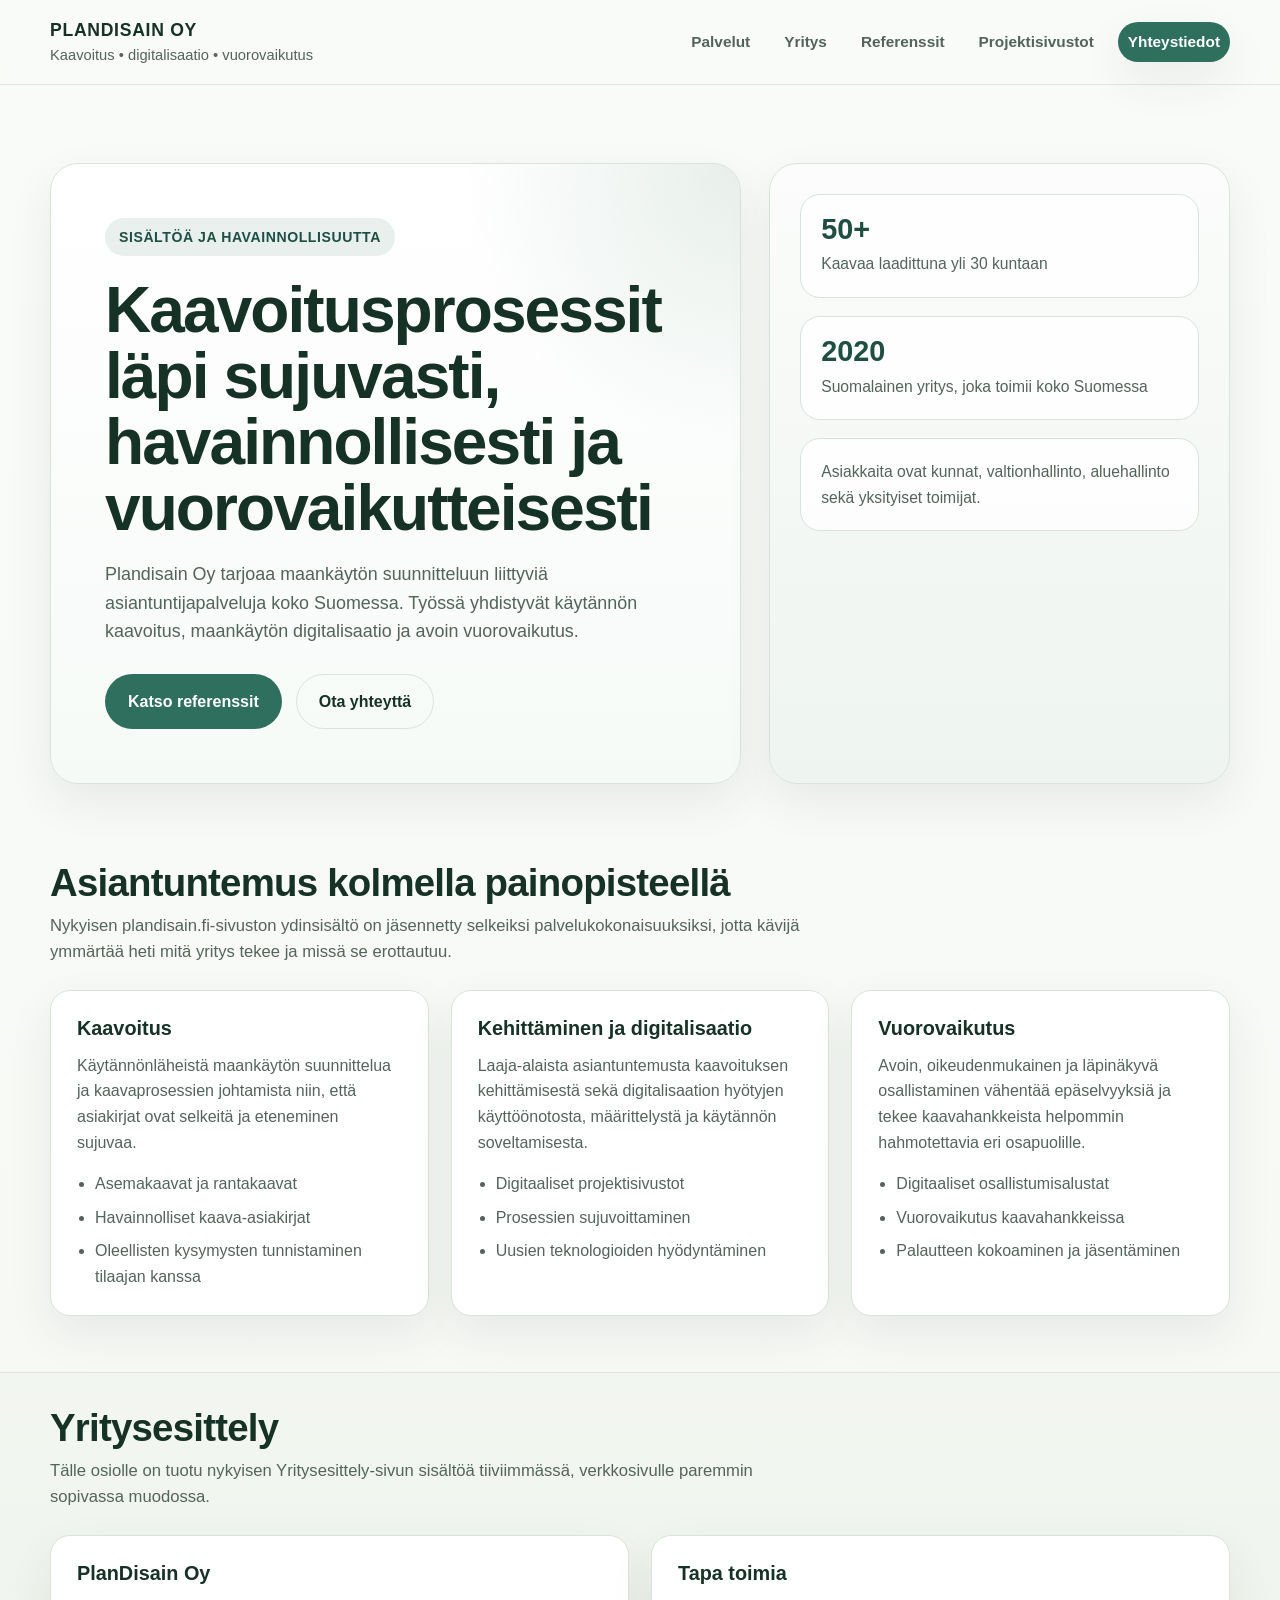
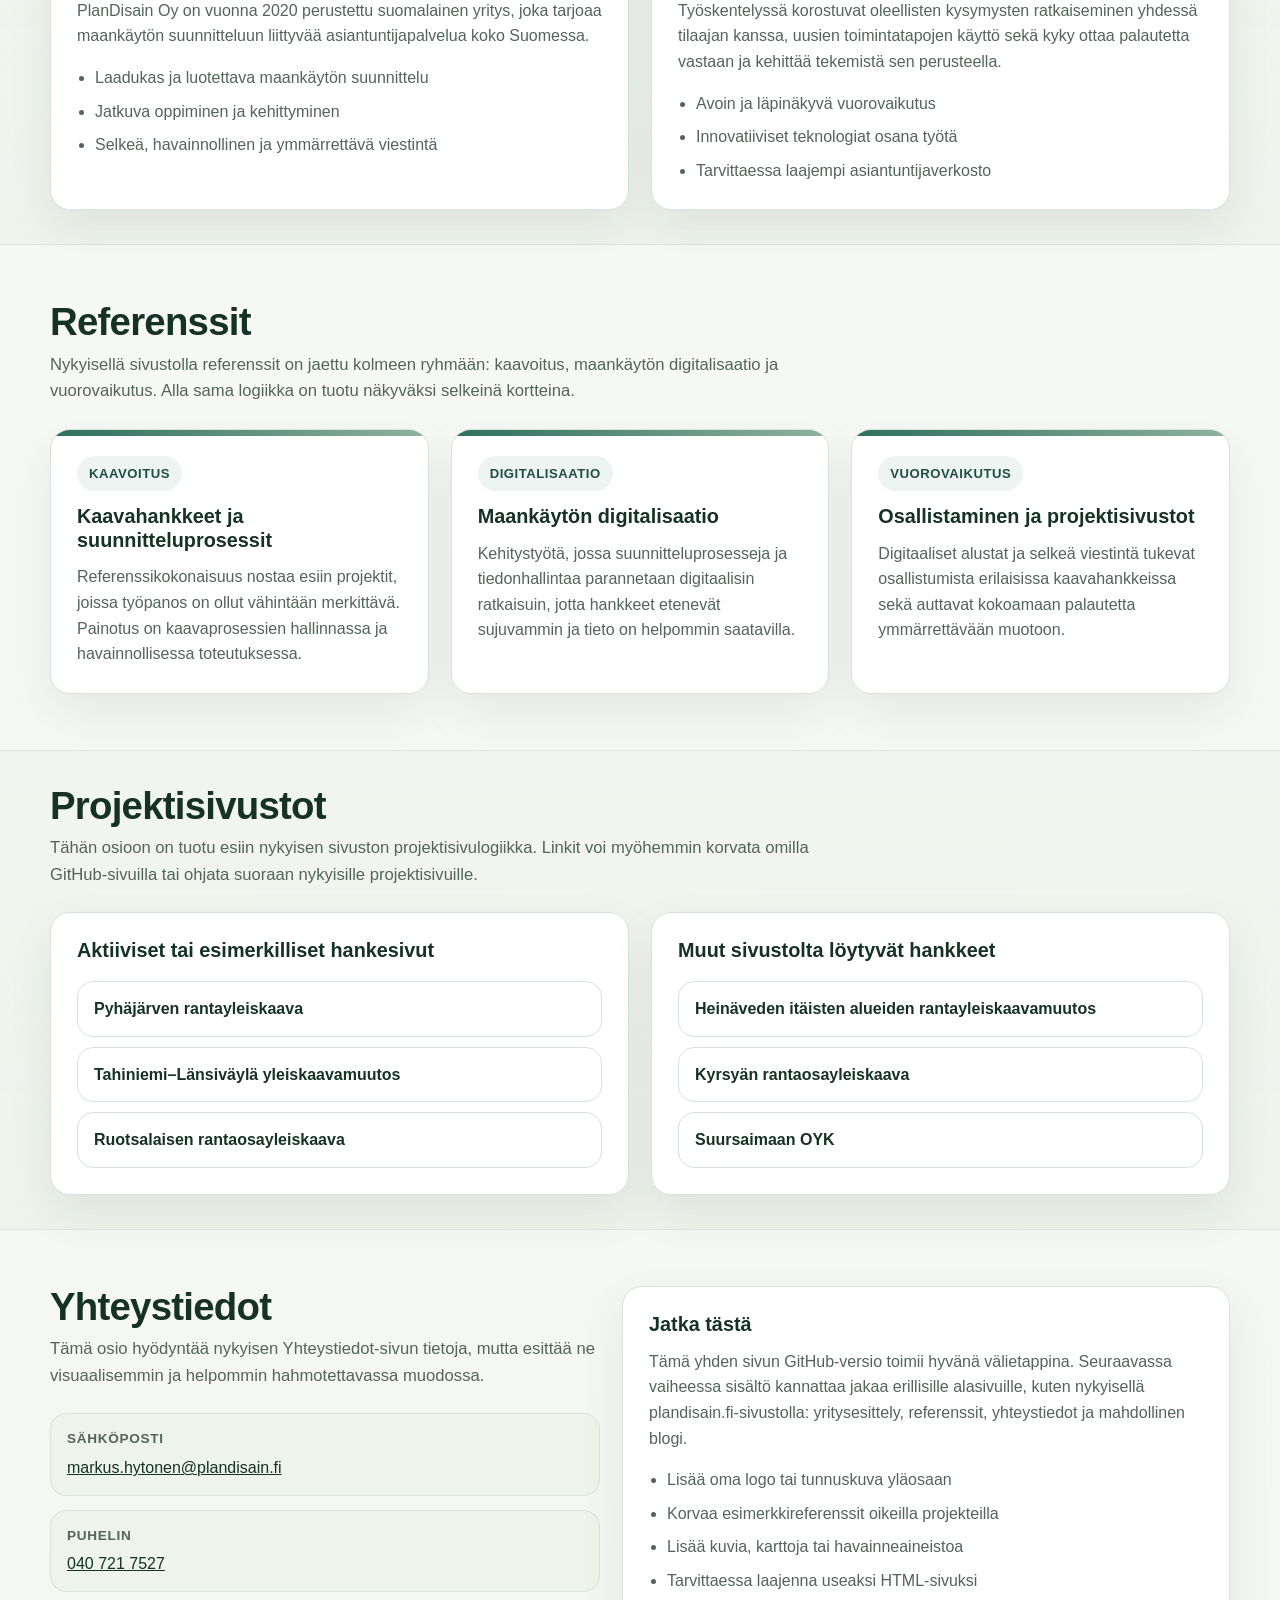
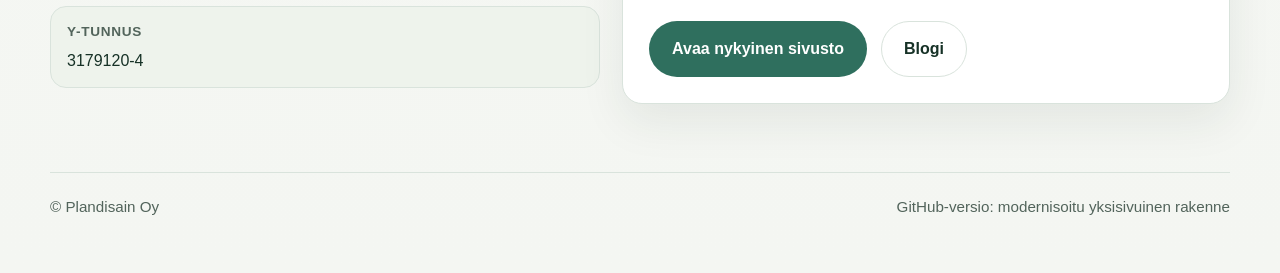
==== index.html @ f68436cb "Enhance index.html with meta tags and styles Added meta description and improved styling for better " ====
<!DOCTYPE html>
<html lang="fi">
<head>
  <meta charset="UTF-8" />
  <meta name="viewport" content="width=device-width, initial-scale=1.0" />
  <title>Plandisain Oy</title>
  <meta name="description" content="Kaavoituksen, vuorovaikutuksen ja maankäytön digitalisaation asiantuntijapalvelut koko Suomessa." />
  <style>
    :root {
      --bg: #f4f6f2;
      --surface: #ffffff;
      --surface-2: #eef3ec;
      --text: #163126;
      --muted: #52645b;
      --line: #d9e3dc;
      --brand: #2f6f5e;
      --brand-dark: #1f4f42;
      --accent: #c7d9cf;
      --shadow: 0 18px 45px rgba(22, 49, 38, 0.08);
      --radius: 20px;
      --max: 1180px;
    }

    * { box-sizing: border-box; }
    html { scroll-behavior: smooth; }
    body {
      margin: 0;
      font-family: Inter, Arial, Helvetica, sans-serif;
      color: var(--text);
      background: linear-gradient(180deg, #f9fbf8 0%, var(--bg) 100%);
      line-height: 1.6;
    }

    a { color: inherit; }

    .container {
      width: min(var(--max), calc(100% - 40px));
      margin: 0 auto;
    }

    .site-header {
      position: sticky;
      top: 0;
      z-index: 100;
      backdrop-filter: blur(16px);
      background: rgba(249, 251, 248, 0.88);
      border-bottom: 1px solid rgba(217, 227, 220, 0.8);
    }

    .nav {
      display: flex;
      align-items: center;
      justify-content: space-between;
      gap: 20px;
      padding: 16px 0;
    }

    .brand {
      display: flex;
      flex-direction: column;
      text-decoration: none;
      min-width: 0;
    }

    .brand strong {
      font-size: 1.1rem;
      letter-spacing: 0.04em;
      text-transform: uppercase;
    }

    .brand span {
      color: var(--muted);
      font-size: 0.92rem;
    }

    .nav-links {
      display: flex;
      flex-wrap: wrap;
      justify-content: flex-end;
      gap: 14px;
      align-items: center;
    }

    .nav-links a {
      text-decoration: none;
      color: var(--muted);
      font-weight: 600;
      font-size: 0.96rem;
      padding: 8px 10px;
      border-radius: 999px;
    }

    .nav-links a:hover,
    .nav-links a:focus-visible {
      color: var(--text);
      background: rgba(47, 111, 94, 0.08);
      outline: none;
    }

    .cta-link {
      background: var(--brand);
      color: #fff !important;
      box-shadow: var(--shadow);
    }

    .cta-link:hover,
    .cta-link:focus-visible {
      background: var(--brand-dark) !important;
      color: #fff !important;
    }

    .hero {
      padding: 78px 0 44px;
    }

    .hero-grid {
      display: grid;
      grid-template-columns: 1.2fr 0.8fr;
      gap: 28px;
      align-items: stretch;
    }

    .hero-main,
    .hero-side {
      background: var(--surface);
      border: 1px solid var(--line);
      border-radius: 28px;
      box-shadow: var(--shadow);
    }

    .hero-main {
      padding: 54px;
      background:
        radial-gradient(circle at top right, rgba(199, 217, 207, 0.42), transparent 30%),
        linear-gradient(180deg, #ffffff 0%, #f6faf7 100%);
    }

    .eyebrow {
      display: inline-flex;
      align-items: center;
      gap: 10px;
      padding: 8px 14px;
      border-radius: 999px;
      background: rgba(47, 111, 94, 0.1);
      color: var(--brand-dark);
      font-size: 0.88rem;
      font-weight: 700;
      letter-spacing: 0.04em;
      text-transform: uppercase;
    }

    h1 {
      margin: 22px 0 18px;
      font-size: clamp(2.4rem, 5vw, 4.4rem);
      line-height: 1.03;
      letter-spacing: -0.03em;
    }

    .hero-main p {
      margin: 0;
      font-size: 1.12rem;
      color: var(--muted);
      max-width: 60ch;
    }

    .hero-actions {
      display: flex;
      flex-wrap: wrap;
      gap: 14px;
      margin-top: 28px;
    }

    .button {
      display: inline-flex;
      align-items: center;
      justify-content: center;
      padding: 14px 22px;
      border-radius: 999px;
      font-weight: 700;
      text-decoration: none;
      border: 1px solid transparent;
      transition: 0.2s ease;
    }

    .button-primary {
      background: var(--brand);
      color: #fff;
    }

    .button-primary:hover { background: var(--brand-dark); }

    .button-secondary {
      color: var(--text);
      background: transparent;
      border-color: var(--line);
    }

    .button-secondary:hover {
      background: var(--surface-2);
      border-color: var(--accent);
    }

    .hero-side {
      padding: 30px;
      display: grid;
      gap: 18px;
      align-content: start;
      background: linear-gradient(180deg, #fbfcfb 0%, #eef4ef 100%);
    }

    .mini-card {
      border: 1px solid var(--line);
      border-radius: 20px;
      padding: 20px;
      background: rgba(255,255,255,0.82);
    }

    .mini-card strong {
      display: block;
      font-size: 1.8rem;
      line-height: 1;
      margin-bottom: 8px;
      color: var(--brand-dark);
    }

    .mini-card span,
    .mini-card p {
      margin: 0;
      color: var(--muted);
      font-size: 0.98rem;
    }

    section {
      padding: 34px 0;
    }

    .section-header {
      margin-bottom: 24px;
      display: grid;
      gap: 8px;
      max-width: 760px;
    }

    .section-header h2 {
      margin: 0;
      font-size: clamp(1.8rem, 3vw, 2.8rem);
      line-height: 1.1;
      letter-spacing: -0.02em;
    }

    .section-header p {
      margin: 0;
      color: var(--muted);
      font-size: 1.04rem;
    }

    .cards-3 {
      display: grid;
      grid-template-columns: repeat(3, minmax(0, 1fr));
      gap: 22px;
    }

    .cards-2 {
      display: grid;
      grid-template-columns: repeat(2, minmax(0, 1fr));
      gap: 22px;
    }

    .card {
      background: var(--surface);
      border: 1px solid var(--line);
      border-radius: var(--radius);
      padding: 26px;
      box-shadow: var(--shadow);
    }

    .card h3 {
      margin: 0 0 12px;
      font-size: 1.24rem;
      line-height: 1.2;
    }

    .card p,
    .card li {
      color: var(--muted);
      margin: 0;
    }

    .card ul {
      margin: 16px 0 0;
      padding-left: 18px;
      display: grid;
      gap: 8px;
    }

    .band {
      background: linear-gradient(180deg, rgba(238, 243, 236, 0.55) 0%, rgba(238, 243, 236, 0.92) 100%);
      border-top: 1px solid rgba(217, 227, 220, 0.8);
      border-bottom: 1px solid rgba(217, 227, 220, 0.8);
      margin: 22px 0;
    }

    .split {
      display: grid;
      grid-template-columns: 1fr 1fr;
      gap: 22px;
    }

    .reference-card {
      position: relative;
      overflow: hidden;
    }

    .reference-card::before {
      content: "";
      position: absolute;
      inset: 0 auto auto 0;
      width: 100%;
      height: 6px;
      background: linear-gradient(90deg, var(--brand) 0%, #8eb29f 100%);
    }

    .reference-meta {
      display: inline-flex;
      padding: 7px 12px;
      border-radius: 999px;
      background: rgba(47,111,94,0.08);
      color: var(--brand-dark);
      font-weight: 700;
      font-size: 0.82rem;
      margin-bottom: 14px;
      text-transform: uppercase;
      letter-spacing: 0.04em;
    }

    .contact-grid {
      display: grid;
      grid-template-columns: 0.95fr 1.05fr;
      gap: 22px;
    }

    .contact-list {
      display: grid;
      gap: 14px;
      margin-top: 18px;
    }

    .contact-item {
      padding: 14px 16px;
      border-radius: 16px;
      background: var(--surface-2);
      border: 1px solid var(--line);
    }

    .contact-item span {
      display: block;
      font-size: 0.85rem;
      text-transform: uppercase;
      letter-spacing: 0.05em;
      color: var(--muted);
      margin-bottom: 5px;
      font-weight: 700;
    }

    .link-list {
      display: grid;
      gap: 10px;
      margin-top: 18px;
    }

    .link-list a {
      text-decoration: none;
      padding: 14px 16px;
      border-radius: 16px;
      border: 1px solid var(--line);
      background: var(--surface);
      font-weight: 600;
    }

    .link-list a:hover { background: var(--surface-2); }

    .site-footer {
      padding: 34px 0 54px;
      color: var(--muted);
      font-size: 0.95rem;
    }

    .footer-box {
      border-top: 1px solid var(--line);
      padding-top: 22px;
      display: flex;
      justify-content: space-between;
      gap: 18px;
      flex-wrap: wrap;
    }

    @media (max-width: 980px) {
      .hero-grid,
      .cards-3,
      .cards-2,
      .split,
      .contact-grid {
        grid-template-columns: 1fr;
      }

      .hero-main {
        padding: 36px 28px;
      }
    }

    @media (max-width: 760px) {
      .nav {
        align-items: flex-start;
        flex-direction: column;
      }

      .nav-links {
        justify-content: flex-start;
      }

      .hero {
        padding-top: 44px;
      }

      .hero-main,
      .hero-side,
      .card {
        border-radius: 22px;
      }
    }
  </style>
</head>
<body>
  <header class="site-header">
    <div class="container nav">
      <a class="brand" href="#top" aria-label="Plandisain Oy etusivu">
        <strong>Plandisain Oy</strong>
        <span>Kaavoitus • digitalisaatio • vuorovaikutus</span>
      </a>
      <nav class="nav-links" aria-label="Päänavigaatio">
        <a href="#palvelut">Palvelut</a>
        <a href="#yritys">Yritys</a>
        <a href="#referenssit">Referenssit</a>
        <a href="#projektit">Projektisivustot</a>
        <a href="#yhteys" class="cta-link">Yhteystiedot</a>
      </nav>
    </div>
  </header>

  <main id="top">
    <section class="hero">
      <div class="container hero-grid">
        <div class="hero-main">
          <div class="eyebrow">Sisältöä ja havainnollisuutta</div>
          <h1>Kaavoitusprosessit läpi sujuvasti, havainnollisesti ja vuorovaikutteisesti</h1>
          <p>
            Plandisain Oy tarjoaa maankäytön suunnitteluun liittyviä asiantuntijapalveluja koko Suomessa.
            Työssä yhdistyvät käytännön kaavoitus, maankäytön digitalisaatio ja avoin vuorovaikutus.
          </p>
          <div class="hero-actions">
            <a class="button button-primary" href="#referenssit">Katso referenssit</a>
            <a class="button button-secondary" href="#yhteys">Ota yhteyttä</a>
          </div>
        </div>

        <aside class="hero-side" aria-label="Päänostot">
          <div class="mini-card">
            <strong>50+</strong>
            <span>Kaavaa laadittuna yli 30 kuntaan</span>
          </div>
          <div class="mini-card">
            <strong>2020</strong>
            <span>Suomalainen yritys, joka toimii koko Suomessa</span>
          </div>
          <div class="mini-card">
            <p>
              Asiakkaita ovat kunnat, valtionhallinto, aluehallinto sekä yksityiset toimijat.
            </p>
          </div>
        </aside>
      </div>
    </section>

    <section id="palvelut">
      <div class="container">
        <div class="section-header">
          <h2>Asiantuntemus kolmella painopisteellä</h2>
          <p>
            Nykyisen plandisain.fi-sivuston ydinsisältö on jäsennetty selkeiksi palvelukokonaisuuksiksi,
            jotta kävijä ymmärtää heti mitä yritys tekee ja missä se erottautuu.
          </p>
        </div>
        <div class="cards-3">
          <article class="card">
            <h3>Kaavoitus</h3>
            <p>
              Käytännönläheistä maankäytön suunnittelua ja kaavaprosessien johtamista niin,
              että asiakirjat ovat selkeitä ja eteneminen sujuvaa.
            </p>
            <ul>
              <li>Asemakaavat ja rantakaavat</li>
              <li>Havainnolliset kaava-asiakirjat</li>
              <li>Oleellisten kysymysten tunnistaminen tilaajan kanssa</li>
            </ul>
          </article>

          <article class="card">
            <h3>Kehittäminen ja digitalisaatio</h3>
            <p>
              Laaja-alaista asiantuntemusta kaavoituksen kehittämisestä sekä digitalisaation hyötyjen
              käyttöönotosta, määrittelystä ja käytännön soveltamisesta.
            </p>
            <ul>
              <li>Digitaaliset projektisivustot</li>
              <li>Prosessien sujuvoittaminen</li>
              <li>Uusien teknologioiden hyödyntäminen</li>
            </ul>
          </article>

          <article class="card">
            <h3>Vuorovaikutus</h3>
            <p>
              Avoin, oikeudenmukainen ja läpinäkyvä osallistaminen vähentää epäselvyyksiä ja tekee
              kaavahankkeista helpommin hahmotettavia eri osapuolille.
            </p>
            <ul>
              <li>Digitaaliset osallistumisalustat</li>
              <li>Vuorovaikutus kaavahankkeissa</li>
              <li>Palautteen kokoaminen ja jäsentäminen</li>
            </ul>
          </article>
        </div>
      </div>
    </section>

    <section id="yritys" class="band">
      <div class="container">
        <div class="section-header">
          <h2>Yritysesittely</h2>
          <p>
            Tälle osiolle on tuotu nykyisen Yritysesittely-sivun sisältöä tiiviimmässä, verkkosivulle paremmin
            sopivassa muodossa.
          </p>
        </div>
        <div class="split">
          <article class="card">
            <h3>PlanDisain Oy</h3>
            <p>
              PlanDisain Oy on vuonna 2020 perustettu suomalainen yritys, joka tarjoaa maankäytön suunnitteluun
              liittyvää asiantuntijapalvelua koko Suomessa.
            </p>
            <ul>
              <li>Laadukas ja luotettava maankäytön suunnittelu</li>
              <li>Jatkuva oppiminen ja kehittyminen</li>
              <li>Selkeä, havainnollinen ja ymmärrettävä viestintä</li>
            </ul>
          </article>
          <article class="card">
            <h3>Tapa toimia</h3>
            <p>
              Työskentelyssä korostuvat oleellisten kysymysten ratkaiseminen yhdessä tilaajan kanssa,
              uusien toimintatapojen käyttö sekä kyky ottaa palautetta vastaan ja kehittää tekemistä sen perusteella.
            </p>
            <ul>
              <li>Avoin ja läpinäkyvä vuorovaikutus</li>
              <li>Innovatiiviset teknologiat osana työtä</li>
              <li>Tarvittaessa laajempi asiantuntijaverkosto</li>
            </ul>
          </article>
        </div>
      </div>
    </section>

    <section id="referenssit">
      <div class="container">
        <div class="section-header">
          <h2>Referenssit</h2>
          <p>
            Nykyisellä sivustolla referenssit on jaettu kolmeen ryhmään: kaavoitus, maankäytön digitalisaatio ja vuorovaikutus.
            Alla sama logiikka on tuotu näkyväksi selkeinä kortteina.
          </p>
        </div>
        <div class="cards-3">
          <article class="card reference-card">
            <div class="reference-meta">Kaavoitus</div>
            <h3>Kaavahankkeet ja suunnitteluprosessit</h3>
            <p>
              Referenssikokonaisuus nostaa esiin projektit, joissa työpanos on ollut vähintään merkittävä.
              Painotus on kaavaprosessien hallinnassa ja havainnollisessa toteutuksessa.
            </p>
          </article>
          <article class="card reference-card">
            <div class="reference-meta">Digitalisaatio</div>
            <h3>Maankäytön digitalisaatio</h3>
            <p>
              Kehitystyötä, jossa suunnitteluprosesseja ja tiedonhallintaa parannetaan digitaalisin ratkaisuin,
              jotta hankkeet etenevät sujuvammin ja tieto on helpommin saatavilla.
            </p>
          </article>
          <article class="card reference-card">
            <div class="reference-meta">Vuorovaikutus</div>
            <h3>Osallistaminen ja projektisivustot</h3>
            <p>
              Digitaaliset alustat ja selkeä viestintä tukevat osallistumista erilaisissa kaavahankkeissa
              sekä auttavat kokoamaan palautetta ymmärrettävään muotoon.
            </p>
          </article>
        </div>
      </div>
    </section>

    <section id="projektit" class="band">
      <div class="container">
        <div class="section-header">
          <h2>Projektisivustot</h2>
          <p>
            Tähän osioon on tuotu esiin nykyisen sivuston projektisivulogiikka. Linkit voi myöhemmin korvata omilla
            GitHub-sivuilla tai ohjata suoraan nykyisille projektisivuille.
          </p>
        </div>
        <div class="cards-2">
          <article class="card">
            <h3>Aktiiviset tai esimerkilliset hankesivut</h3>
            <div class="link-list">
              <a href="https://www.plandisain.fi/royk-pyha.html" target="_blank" rel="noopener">Pyhäjärven rantayleiskaava</a>
              <a href="https://www.plandisain.fi/oyk-tahin.html" target="_blank" rel="noopener">Tahiniemi–Länsiväylä yleiskaavamuutos</a>
              <a href="https://www.plandisain.fi/ryk-ruot.html" target="_blank" rel="noopener">Ruotsalaisen rantaosayleiskaava</a>
            </div>
          </article>
          <article class="card">
            <h3>Muut sivustolta löytyvät hankkeet</h3>
            <div class="link-list">
              <a href="https://www.plandisain.fi/royk-itaiset.html" target="_blank" rel="noopener">Heinäveden itäisten alueiden rantayleiskaavamuutos</a>
              <a href="https://www.plandisain.fi/royk-kyrsya.html" target="_blank" rel="noopener">Kyrsyän rantaosayleiskaava</a>
              <a href="https://www.plandisain.fi/oyk-suursaimaa.html" target="_blank" rel="noopener">Suursaimaan OYK</a>
            </div>
          </article>
        </div>
      </div>
    </section>

    <section id="yhteys">
      <div class="container contact-grid">
        <div>
          <div class="section-header">
            <h2>Yhteystiedot</h2>
            <p>
              Tämä osio hyödyntää nykyisen Yhteystiedot-sivun tietoja, mutta esittää ne visuaalisemmin ja helpommin
              hahmotettavassa muodossa.
            </p>
          </div>
          <div class="contact-list">
            <div class="contact-item">
              <span>Sähköposti</span>
              <a href="mailto:markus.hytonen@plandisain.fi">markus.hytonen@plandisain.fi</a>
            </div>
            <div class="contact-item">
              <span>Puhelin</span>
              <a href="tel:+358407217527">040 721 7527</a>
            </div>
            <div class="contact-item">
              <span>Y-tunnus</span>
              <div>3179120-4</div>
            </div>
          </div>
        </div>

        <article class="card">
          <h3>Jatka tästä</h3>
          <p>
            Tämä yhden sivun GitHub-versio toimii hyvänä välietappina. Seuraavassa vaiheessa sisältö kannattaa jakaa
            erillisille alasivuille, kuten nykyisellä plandisain.fi-sivustolla: yritysesittely, referenssit,
            yhteystiedot ja mahdollinen blogi.
          </p>
          <ul>
            <li>Lisää oma logo tai tunnuskuva yläosaan</li>
            <li>Korvaa esimerkkireferenssit oikeilla projekteilla</li>
            <li>Lisää kuvia, karttoja tai havainneaineistoa</li>
            <li>Tarvittaessa laajenna useaksi HTML-sivuksi</li>
          </ul>
          <div class="hero-actions">
            <a class="button button-primary" href="https://www.plandisain.fi/" target="_blank" rel="noopener">Avaa nykyinen sivusto</a>
            <a class="button button-secondary" href="https://www.plandisain.fi/blogi.html" target="_blank" rel="noopener">Blogi</a>
          </div>
        </article>
      </div>
    </section>
  </main>

  <footer class="site-footer">
    <div class="container footer-box">
      <div>© Plandisain Oy</div>
      <div>GitHub-versio: modernisoitu yksisivuinen rakenne</div>
    </div>
  </footer>
</body>
</html>
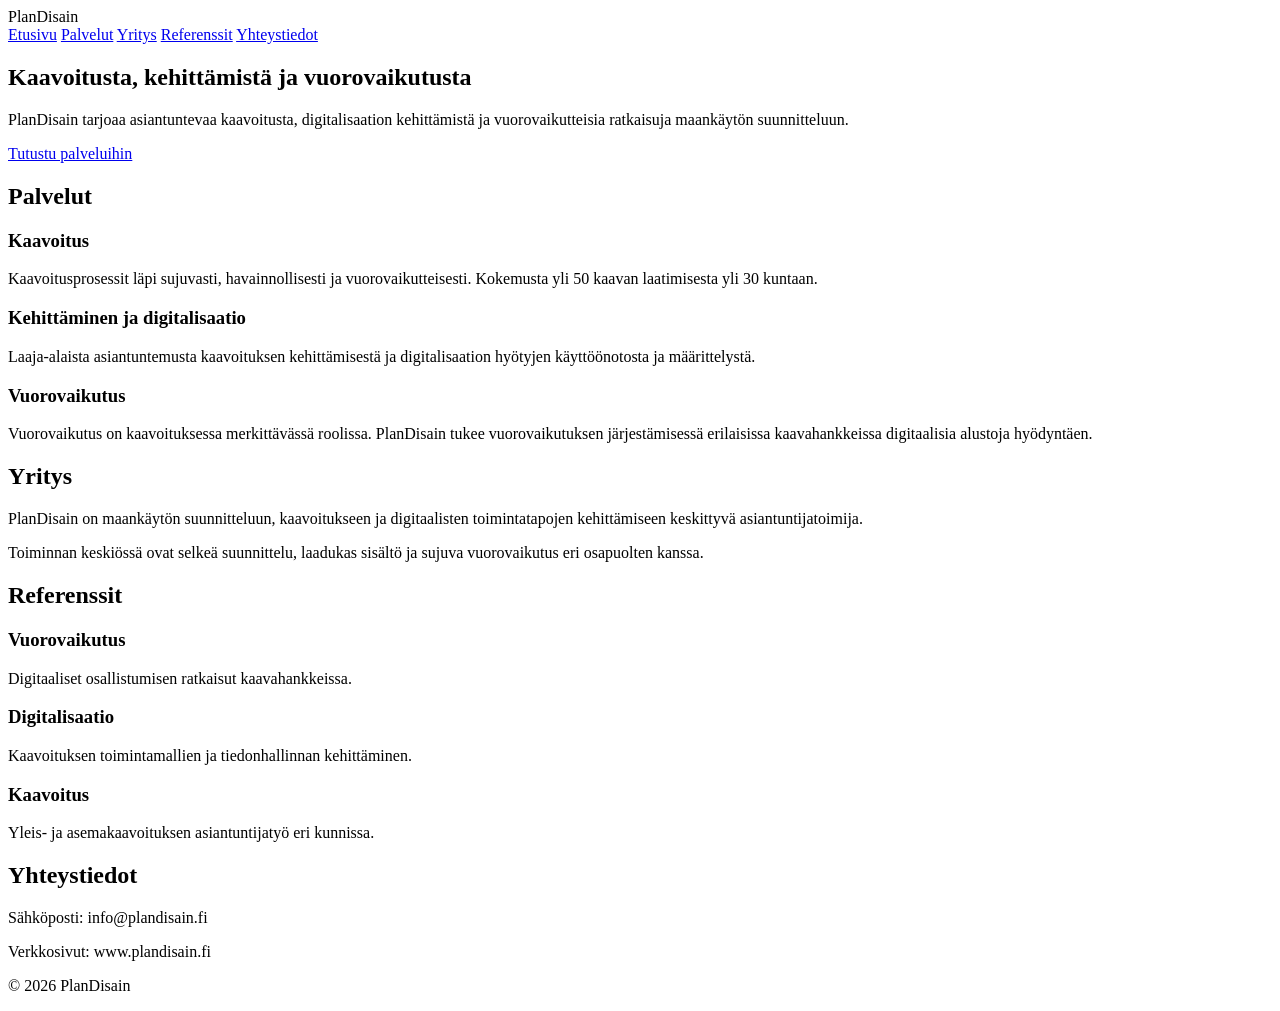
==== commit 1f829741: "Refactor index.html for PlanDisain website Updated the HTML structure and content for the PlanDisain" ====
--- a/index.html
+++ b/index.html
@@ -3,694 +3,115 @@
 <head>
   <meta charset="UTF-8" />
   <meta name="viewport" content="width=device-width, initial-scale=1.0" />
-  <title>Plandisain Oy</title>
-  <meta name="description" content="Kaavoituksen, vuorovaikutuksen ja maankäytön digitalisaation asiantuntijapalvelut koko Suomessa." />
-  <style>
-    :root {
-      --bg: #f4f6f2;
-      --surface: #ffffff;
-      --surface-2: #eef3ec;
-      --text: #163126;
-      --muted: #52645b;
-      --line: #d9e3dc;
-      --brand: #2f6f5e;
-      --brand-dark: #1f4f42;
-      --accent: #c7d9cf;
-      --shadow: 0 18px 45px rgba(22, 49, 38, 0.08);
-      --radius: 20px;
-      --max: 1180px;
-    }
-
-    * { box-sizing: border-box; }
-    html { scroll-behavior: smooth; }
-    body {
-      margin: 0;
-      font-family: Inter, Arial, Helvetica, sans-serif;
-      color: var(--text);
-      background: linear-gradient(180deg, #f9fbf8 0%, var(--bg) 100%);
-      line-height: 1.6;
-    }
-
-    a { color: inherit; }
-
-    .container {
-      width: min(var(--max), calc(100% - 40px));
-      margin: 0 auto;
-    }
-
-    .site-header {
-      position: sticky;
-      top: 0;
-      z-index: 100;
-      backdrop-filter: blur(16px);
-      background: rgba(249, 251, 248, 0.88);
-      border-bottom: 1px solid rgba(217, 227, 220, 0.8);
-    }
-
-    .nav {
-      display: flex;
-      align-items: center;
-      justify-content: space-between;
-      gap: 20px;
-      padding: 16px 0;
-    }
-
-    .brand {
-      display: flex;
-      flex-direction: column;
-      text-decoration: none;
-      min-width: 0;
-    }
-
-    .brand strong {
-      font-size: 1.1rem;
-      letter-spacing: 0.04em;
-      text-transform: uppercase;
-    }
-
-    .brand span {
-      color: var(--muted);
-      font-size: 0.92rem;
-    }
-
-    .nav-links {
-      display: flex;
-      flex-wrap: wrap;
-      justify-content: flex-end;
-      gap: 14px;
-      align-items: center;
-    }
-
-    .nav-links a {
-      text-decoration: none;
-      color: var(--muted);
-      font-weight: 600;
-      font-size: 0.96rem;
-      padding: 8px 10px;
-      border-radius: 999px;
-    }
-
-    .nav-links a:hover,
-    .nav-links a:focus-visible {
-      color: var(--text);
-      background: rgba(47, 111, 94, 0.08);
-      outline: none;
-    }
-
-    .cta-link {
-      background: var(--brand);
-      color: #fff !important;
-      box-shadow: var(--shadow);
-    }
-
-    .cta-link:hover,
-    .cta-link:focus-visible {
-      background: var(--brand-dark) !important;
-      color: #fff !important;
-    }
-
-    .hero {
-      padding: 78px 0 44px;
-    }
-
-    .hero-grid {
-      display: grid;
-      grid-template-columns: 1.2fr 0.8fr;
-      gap: 28px;
-      align-items: stretch;
-    }
-
-    .hero-main,
-    .hero-side {
-      background: var(--surface);
-      border: 1px solid var(--line);
-      border-radius: 28px;
-      box-shadow: var(--shadow);
-    }
-
-    .hero-main {
-      padding: 54px;
-      background:
-        radial-gradient(circle at top right, rgba(199, 217, 207, 0.42), transparent 30%),
-        linear-gradient(180deg, #ffffff 0%, #f6faf7 100%);
-    }
-
-    .eyebrow {
-      display: inline-flex;
-      align-items: center;
-      gap: 10px;
-      padding: 8px 14px;
-      border-radius: 999px;
-      background: rgba(47, 111, 94, 0.1);
-      color: var(--brand-dark);
-      font-size: 0.88rem;
-      font-weight: 700;
-      letter-spacing: 0.04em;
-      text-transform: uppercase;
-    }
-
-    h1 {
-      margin: 22px 0 18px;
-      font-size: clamp(2.4rem, 5vw, 4.4rem);
-      line-height: 1.03;
-      letter-spacing: -0.03em;
-    }
-
-    .hero-main p {
-      margin: 0;
-      font-size: 1.12rem;
-      color: var(--muted);
-      max-width: 60ch;
-    }
-
-    .hero-actions {
-      display: flex;
-      flex-wrap: wrap;
-      gap: 14px;
-      margin-top: 28px;
-    }
-
-    .button {
-      display: inline-flex;
-      align-items: center;
-      justify-content: center;
-      padding: 14px 22px;
-      border-radius: 999px;
-      font-weight: 700;
-      text-decoration: none;
-      border: 1px solid transparent;
-      transition: 0.2s ease;
-    }
-
-    .button-primary {
-      background: var(--brand);
-      color: #fff;
-    }
-
-    .button-primary:hover { background: var(--brand-dark); }
-
-    .button-secondary {
-      color: var(--text);
-      background: transparent;
-      border-color: var(--line);
-    }
-
-    .button-secondary:hover {
-      background: var(--surface-2);
-      border-color: var(--accent);
-    }
-
-    .hero-side {
-      padding: 30px;
-      display: grid;
-      gap: 18px;
-      align-content: start;
-      background: linear-gradient(180deg, #fbfcfb 0%, #eef4ef 100%);
-    }
-
-    .mini-card {
-      border: 1px solid var(--line);
-      border-radius: 20px;
-      padding: 20px;
-      background: rgba(255,255,255,0.82);
-    }
-
-    .mini-card strong {
-      display: block;
-      font-size: 1.8rem;
-      line-height: 1;
-      margin-bottom: 8px;
-      color: var(--brand-dark);
-    }
-
-    .mini-card span,
-    .mini-card p {
-      margin: 0;
-      color: var(--muted);
-      font-size: 0.98rem;
-    }
-
-    section {
-      padding: 34px 0;
-    }
-
-    .section-header {
-      margin-bottom: 24px;
-      display: grid;
-      gap: 8px;
-      max-width: 760px;
-    }
-
-    .section-header h2 {
-      margin: 0;
-      font-size: clamp(1.8rem, 3vw, 2.8rem);
-      line-height: 1.1;
-      letter-spacing: -0.02em;
-    }
-
-    .section-header p {
-      margin: 0;
-      color: var(--muted);
-      font-size: 1.04rem;
-    }
-
-    .cards-3 {
-      display: grid;
-      grid-template-columns: repeat(3, minmax(0, 1fr));
-      gap: 22px;
-    }
-
-    .cards-2 {
-      display: grid;
-      grid-template-columns: repeat(2, minmax(0, 1fr));
-      gap: 22px;
-    }
-
-    .card {
-      background: var(--surface);
-      border: 1px solid var(--line);
-      border-radius: var(--radius);
-      padding: 26px;
-      box-shadow: var(--shadow);
-    }
-
-    .card h3 {
-      margin: 0 0 12px;
-      font-size: 1.24rem;
-      line-height: 1.2;
-    }
-
-    .card p,
-    .card li {
-      color: var(--muted);
-      margin: 0;
-    }
-
-    .card ul {
-      margin: 16px 0 0;
-      padding-left: 18px;
-      display: grid;
-      gap: 8px;
-    }
-
-    .band {
-      background: linear-gradient(180deg, rgba(238, 243, 236, 0.55) 0%, rgba(238, 243, 236, 0.92) 100%);
-      border-top: 1px solid rgba(217, 227, 220, 0.8);
-      border-bottom: 1px solid rgba(217, 227, 220, 0.8);
-      margin: 22px 0;
-    }
-
-    .split {
-      display: grid;
-      grid-template-columns: 1fr 1fr;
-      gap: 22px;
-    }
-
-    .reference-card {
-      position: relative;
-      overflow: hidden;
-    }
-
-    .reference-card::before {
-      content: "";
-      position: absolute;
-      inset: 0 auto auto 0;
-      width: 100%;
-      height: 6px;
-      background: linear-gradient(90deg, var(--brand) 0%, #8eb29f 100%);
-    }
-
-    .reference-meta {
-      display: inline-flex;
-      padding: 7px 12px;
-      border-radius: 999px;
-      background: rgba(47,111,94,0.08);
-      color: var(--brand-dark);
-      font-weight: 700;
-      font-size: 0.82rem;
-      margin-bottom: 14px;
-      text-transform: uppercase;
-      letter-spacing: 0.04em;
-    }
-
-    .contact-grid {
-      display: grid;
-      grid-template-columns: 0.95fr 1.05fr;
-      gap: 22px;
-    }
-
-    .contact-list {
-      display: grid;
-      gap: 14px;
-      margin-top: 18px;
-    }
-
-    .contact-item {
-      padding: 14px 16px;
-      border-radius: 16px;
-      background: var(--surface-2);
-      border: 1px solid var(--line);
-    }
-
-    .contact-item span {
-      display: block;
-      font-size: 0.85rem;
-      text-transform: uppercase;
-      letter-spacing: 0.05em;
-      color: var(--muted);
-      margin-bottom: 5px;
-      font-weight: 700;
-    }
-
-    .link-list {
-      display: grid;
-      gap: 10px;
-      margin-top: 18px;
-    }
-
-    .link-list a {
-      text-decoration: none;
-      padding: 14px 16px;
-      border-radius: 16px;
-      border: 1px solid var(--line);
-      background: var(--surface);
-      font-weight: 600;
-    }
-
-    .link-list a:hover { background: var(--surface-2); }
-
-    .site-footer {
-      padding: 34px 0 54px;
-      color: var(--muted);
-      font-size: 0.95rem;
-    }
-
-    .footer-box {
-      border-top: 1px solid var(--line);
-      padding-top: 22px;
-      display: flex;
-      justify-content: space-between;
-      gap: 18px;
-      flex-wrap: wrap;
-    }
-
-    @media (max-width: 980px) {
-      .hero-grid,
-      .cards-3,
-      .cards-2,
-      .split,
-      .contact-grid {
-        grid-template-columns: 1fr;
-      }
-
-      .hero-main {
-        padding: 36px 28px;
-      }
-    }
-
-    @media (max-width: 760px) {
-      .nav {
-        align-items: flex-start;
-        flex-direction: column;
-      }
-
-      .nav-links {
-        justify-content: flex-start;
-      }
-
-      .hero {
-        padding-top: 44px;
-      }
-
-      .hero-main,
-      .hero-side,
-      .card {
-        border-radius: 22px;
-      }
-    }
-  </style>
+  <title>PlanDisain</title>
+  <link rel="stylesheet" href="style.css" />
 </head>
 <body>
   <header class="site-header">
-    <div class="container nav">
-      <a class="brand" href="#top" aria-label="Plandisain Oy etusivu">
-        <strong>Plandisain Oy</strong>
-        <span>Kaavoitus • digitalisaatio • vuorovaikutus</span>
-      </a>
-      <nav class="nav-links" aria-label="Päänavigaatio">
+    <div class="container header-inner">
+      <div class="logo">PlanDisain</div>
+      <nav class="main-nav">
+        <a href="#etusivu">Etusivu</a>
         <a href="#palvelut">Palvelut</a>
         <a href="#yritys">Yritys</a>
         <a href="#referenssit">Referenssit</a>
-        <a href="#projektit">Projektisivustot</a>
-        <a href="#yhteys" class="cta-link">Yhteystiedot</a>
+        <a href="#yhteys">Yhteystiedot</a>
       </nav>
     </div>
   </header>
 
-  <main id="top">
-    <section class="hero">
-      <div class="container hero-grid">
-        <div class="hero-main">
-          <div class="eyebrow">Sisältöä ja havainnollisuutta</div>
-          <h1>Kaavoitusprosessit läpi sujuvasti, havainnollisesti ja vuorovaikutteisesti</h1>
-          <p>
-            Plandisain Oy tarjoaa maankäytön suunnitteluun liittyviä asiantuntijapalveluja koko Suomessa.
-            Työssä yhdistyvät käytännön kaavoitus, maankäytön digitalisaatio ja avoin vuorovaikutus.
-          </p>
-          <div class="hero-actions">
-            <a class="button button-primary" href="#referenssit">Katso referenssit</a>
-            <a class="button button-secondary" href="#yhteys">Ota yhteyttä</a>
-          </div>
-        </div>
-
-        <aside class="hero-side" aria-label="Päänostot">
-          <div class="mini-card">
-            <strong>50+</strong>
-            <span>Kaavaa laadittuna yli 30 kuntaan</span>
-          </div>
-          <div class="mini-card">
-            <strong>2020</strong>
-            <span>Suomalainen yritys, joka toimii koko Suomessa</span>
-          </div>
-          <div class="mini-card">
-            <p>
-              Asiakkaita ovat kunnat, valtionhallinto, aluehallinto sekä yksityiset toimijat.
-            </p>
-          </div>
-        </aside>
+  <main>
+    <section class="hero" id="etusivu">
+      <div class="container">
+        <h1>Kaavoitusta, kehittämistä ja vuorovaikutusta</h1>
+        <p>
+          PlanDisain tarjoaa asiantuntevaa kaavoitusta, digitalisaation kehittämistä
+          ja vuorovaikutteisia ratkaisuja maankäytön suunnitteluun.
+        </p>
+        <a class="btn" href="#palvelut">Tutustu palveluihin</a>
       </div>
     </section>
 
-    <section id="palvelut">
+    <section class="services" id="palvelut">
       <div class="container">
-        <div class="section-header">
-          <h2>Asiantuntemus kolmella painopisteellä</h2>
-          <p>
-            Nykyisen plandisain.fi-sivuston ydinsisältö on jäsennetty selkeiksi palvelukokonaisuuksiksi,
-            jotta kävijä ymmärtää heti mitä yritys tekee ja missä se erottautuu.
-          </p>
-        </div>
-        <div class="cards-3">
+        <h2>Palvelut</h2>
+        <div class="card-grid">
           <article class="card">
             <h3>Kaavoitus</h3>
             <p>
-              Käytännönläheistä maankäytön suunnittelua ja kaavaprosessien johtamista niin,
-              että asiakirjat ovat selkeitä ja eteneminen sujuvaa.
+              Kaavoitusprosessit läpi sujuvasti, havainnollisesti ja vuorovaikutteisesti.
+              Kokemusta yli 50 kaavan laatimisesta yli 30 kuntaan.
             </p>
-            <ul>
-              <li>Asemakaavat ja rantakaavat</li>
-              <li>Havainnolliset kaava-asiakirjat</li>
-              <li>Oleellisten kysymysten tunnistaminen tilaajan kanssa</li>
-            </ul>
           </article>
 
           <article class="card">
             <h3>Kehittäminen ja digitalisaatio</h3>
             <p>
-              Laaja-alaista asiantuntemusta kaavoituksen kehittämisestä sekä digitalisaation hyötyjen
-              käyttöönotosta, määrittelystä ja käytännön soveltamisesta.
+              Laaja-alaista asiantuntemusta kaavoituksen kehittämisestä ja
+              digitalisaation hyötyjen käyttöönotosta ja määrittelystä.
             </p>
-            <ul>
-              <li>Digitaaliset projektisivustot</li>
-              <li>Prosessien sujuvoittaminen</li>
-              <li>Uusien teknologioiden hyödyntäminen</li>
-            </ul>
           </article>
 
           <article class="card">
             <h3>Vuorovaikutus</h3>
             <p>
-              Avoin, oikeudenmukainen ja läpinäkyvä osallistaminen vähentää epäselvyyksiä ja tekee
-              kaavahankkeista helpommin hahmotettavia eri osapuolille.
-            </p>
-            <ul>
-              <li>Digitaaliset osallistumisalustat</li>
-              <li>Vuorovaikutus kaavahankkeissa</li>
-              <li>Palautteen kokoaminen ja jäsentäminen</li>
-            </ul>
-          </article>
-        </div>
-      </div>
-    </section>
-
-    <section id="yritys" class="band">
-      <div class="container">
-        <div class="section-header">
-          <h2>Yritysesittely</h2>
-          <p>
-            Tälle osiolle on tuotu nykyisen Yritysesittely-sivun sisältöä tiiviimmässä, verkkosivulle paremmin
-            sopivassa muodossa.
-          </p>
-        </div>
-        <div class="split">
-          <article class="card">
-            <h3>PlanDisain Oy</h3>
-            <p>
-              PlanDisain Oy on vuonna 2020 perustettu suomalainen yritys, joka tarjoaa maankäytön suunnitteluun
-              liittyvää asiantuntijapalvelua koko Suomessa.
-            </p>
-            <ul>
-              <li>Laadukas ja luotettava maankäytön suunnittelu</li>
-              <li>Jatkuva oppiminen ja kehittyminen</li>
-              <li>Selkeä, havainnollinen ja ymmärrettävä viestintä</li>
-            </ul>
-          </article>
-          <article class="card">
-            <h3>Tapa toimia</h3>
-            <p>
-              Työskentelyssä korostuvat oleellisten kysymysten ratkaiseminen yhdessä tilaajan kanssa,
-              uusien toimintatapojen käyttö sekä kyky ottaa palautetta vastaan ja kehittää tekemistä sen perusteella.
-            </p>
-            <ul>
-              <li>Avoin ja läpinäkyvä vuorovaikutus</li>
-              <li>Innovatiiviset teknologiat osana työtä</li>
-              <li>Tarvittaessa laajempi asiantuntijaverkosto</li>
-            </ul>
-          </article>
-        </div>
-      </div>
-    </section>
-
-    <section id="referenssit">
-      <div class="container">
-        <div class="section-header">
-          <h2>Referenssit</h2>
-          <p>
-            Nykyisellä sivustolla referenssit on jaettu kolmeen ryhmään: kaavoitus, maankäytön digitalisaatio ja vuorovaikutus.
-            Alla sama logiikka on tuotu näkyväksi selkeinä kortteina.
-          </p>
-        </div>
-        <div class="cards-3">
-          <article class="card reference-card">
-            <div class="reference-meta">Kaavoitus</div>
-            <h3>Kaavahankkeet ja suunnitteluprosessit</h3>
-            <p>
-              Referenssikokonaisuus nostaa esiin projektit, joissa työpanos on ollut vähintään merkittävä.
-              Painotus on kaavaprosessien hallinnassa ja havainnollisessa toteutuksessa.
-            </p>
-          </article>
-          <article class="card reference-card">
-            <div class="reference-meta">Digitalisaatio</div>
-            <h3>Maankäytön digitalisaatio</h3>
-            <p>
-              Kehitystyötä, jossa suunnitteluprosesseja ja tiedonhallintaa parannetaan digitaalisin ratkaisuin,
-              jotta hankkeet etenevät sujuvammin ja tieto on helpommin saatavilla.
-            </p>
-          </article>
-          <article class="card reference-card">
-            <div class="reference-meta">Vuorovaikutus</div>
-            <h3>Osallistaminen ja projektisivustot</h3>
-            <p>
-              Digitaaliset alustat ja selkeä viestintä tukevat osallistumista erilaisissa kaavahankkeissa
-              sekä auttavat kokoamaan palautetta ymmärrettävään muotoon.
+              Vuorovaikutus on kaavoituksessa merkittävässä roolissa. PlanDisain tukee
+              vuorovaikutuksen järjestämisessä erilaisissa kaavahankkeissa digitaalisia
+              alustoja hyödyntäen.
             </p>
           </article>
         </div>
       </div>
     </section>
 
-    <section id="projektit" class="band">
+    <section class="about" id="yritys">
       <div class="container">
-        <div class="section-header">
-          <h2>Projektisivustot</h2>
-          <p>
-            Tähän osioon on tuotu esiin nykyisen sivuston projektisivulogiikka. Linkit voi myöhemmin korvata omilla
-            GitHub-sivuilla tai ohjata suoraan nykyisille projektisivuille.
-          </p>
-        </div>
-        <div class="cards-2">
+        <h2>Yritys</h2>
+        <p>
+          PlanDisain on maankäytön suunnitteluun, kaavoitukseen ja digitaalisten
+          toimintatapojen kehittämiseen keskittyvä asiantuntijatoimija.
+        </p>
+        <p>
+          Toiminnan keskiössä ovat selkeä suunnittelu, laadukas sisältö ja sujuva
+          vuorovaikutus eri osapuolten kanssa.
+        </p>
+      </div>
+    </section>
+
+    <section class="references" id="referenssit">
+      <div class="container">
+        <h2>Referenssit</h2>
+        <div class="card-grid">
           <article class="card">
-            <h3>Aktiiviset tai esimerkilliset hankesivut</h3>
-            <div class="link-list">
-              <a href="https://www.plandisain.fi/royk-pyha.html" target="_blank" rel="noopener">Pyhäjärven rantayleiskaava</a>
-              <a href="https://www.plandisain.fi/oyk-tahin.html" target="_blank" rel="noopener">Tahiniemi–Länsiväylä yleiskaavamuutos</a>
-              <a href="https://www.plandisain.fi/ryk-ruot.html" target="_blank" rel="noopener">Ruotsalaisen rantaosayleiskaava</a>
-            </div>
+            <h3>Vuorovaikutus</h3>
+            <p>Digitaaliset osallistumisen ratkaisut kaavahankkeissa.</p>
           </article>
+
           <article class="card">
-            <h3>Muut sivustolta löytyvät hankkeet</h3>
-            <div class="link-list">
-              <a href="https://www.plandisain.fi/royk-itaiset.html" target="_blank" rel="noopener">Heinäveden itäisten alueiden rantayleiskaavamuutos</a>
-              <a href="https://www.plandisain.fi/royk-kyrsya.html" target="_blank" rel="noopener">Kyrsyän rantaosayleiskaava</a>
-              <a href="https://www.plandisain.fi/oyk-suursaimaa.html" target="_blank" rel="noopener">Suursaimaan OYK</a>
-            </div>
+            <h3>Digitalisaatio</h3>
+            <p>Kaavoituksen toimintamallien ja tiedonhallinnan kehittäminen.</p>
+          </article>
+
+          <article class="card">
+            <h3>Kaavoitus</h3>
+            <p>Yleis- ja asemakaavoituksen asiantuntijatyö eri kunnissa.</p>
           </article>
         </div>
       </div>
     </section>
 
-    <section id="yhteys">
-      <div class="container contact-grid">
-        <div>
-          <div class="section-header">
-            <h2>Yhteystiedot</h2>
-            <p>
-              Tämä osio hyödyntää nykyisen Yhteystiedot-sivun tietoja, mutta esittää ne visuaalisemmin ja helpommin
-              hahmotettavassa muodossa.
-            </p>
-          </div>
-          <div class="contact-list">
-            <div class="contact-item">
-              <span>Sähköposti</span>
-              <a href="mailto:markus.hytonen@plandisain.fi">markus.hytonen@plandisain.fi</a>
-            </div>
-            <div class="contact-item">
-              <span>Puhelin</span>
-              <a href="tel:+358407217527">040 721 7527</a>
-            </div>
-            <div class="contact-item">
-              <span>Y-tunnus</span>
-              <div>3179120-4</div>
-            </div>
-          </div>
-        </div>
-
-        <article class="card">
-          <h3>Jatka tästä</h3>
-          <p>
-            Tämä yhden sivun GitHub-versio toimii hyvänä välietappina. Seuraavassa vaiheessa sisältö kannattaa jakaa
-            erillisille alasivuille, kuten nykyisellä plandisain.fi-sivustolla: yritysesittely, referenssit,
-            yhteystiedot ja mahdollinen blogi.
-          </p>
-          <ul>
-            <li>Lisää oma logo tai tunnuskuva yläosaan</li>
-            <li>Korvaa esimerkkireferenssit oikeilla projekteilla</li>
-            <li>Lisää kuvia, karttoja tai havainneaineistoa</li>
-            <li>Tarvittaessa laajenna useaksi HTML-sivuksi</li>
-          </ul>
-          <div class="hero-actions">
-            <a class="button button-primary" href="https://www.plandisain.fi/" target="_blank" rel="noopener">Avaa nykyinen sivusto</a>
-            <a class="button button-secondary" href="https://www.plandisain.fi/blogi.html" target="_blank" rel="noopener">Blogi</a>
-          </div>
-        </article>
+    <section class="contact" id="yhteys">
+      <div class="container">
+        <h2>Yhteystiedot</h2>
+        <p>Sähköposti: info@plandisain.fi</p>
+        <p>Verkkosivut: www.plandisain.fi</p>
       </div>
     </section>
   </main>
 
   <footer class="site-footer">
-    <div class="container footer-box">
-      <div>© Plandisain Oy</div>
-      <div>GitHub-versio: modernisoitu yksisivuinen rakenne</div>
+    <div class="container">
+      <p>© 2026 PlanDisain</p>
     </div>
   </footer>
 </body>
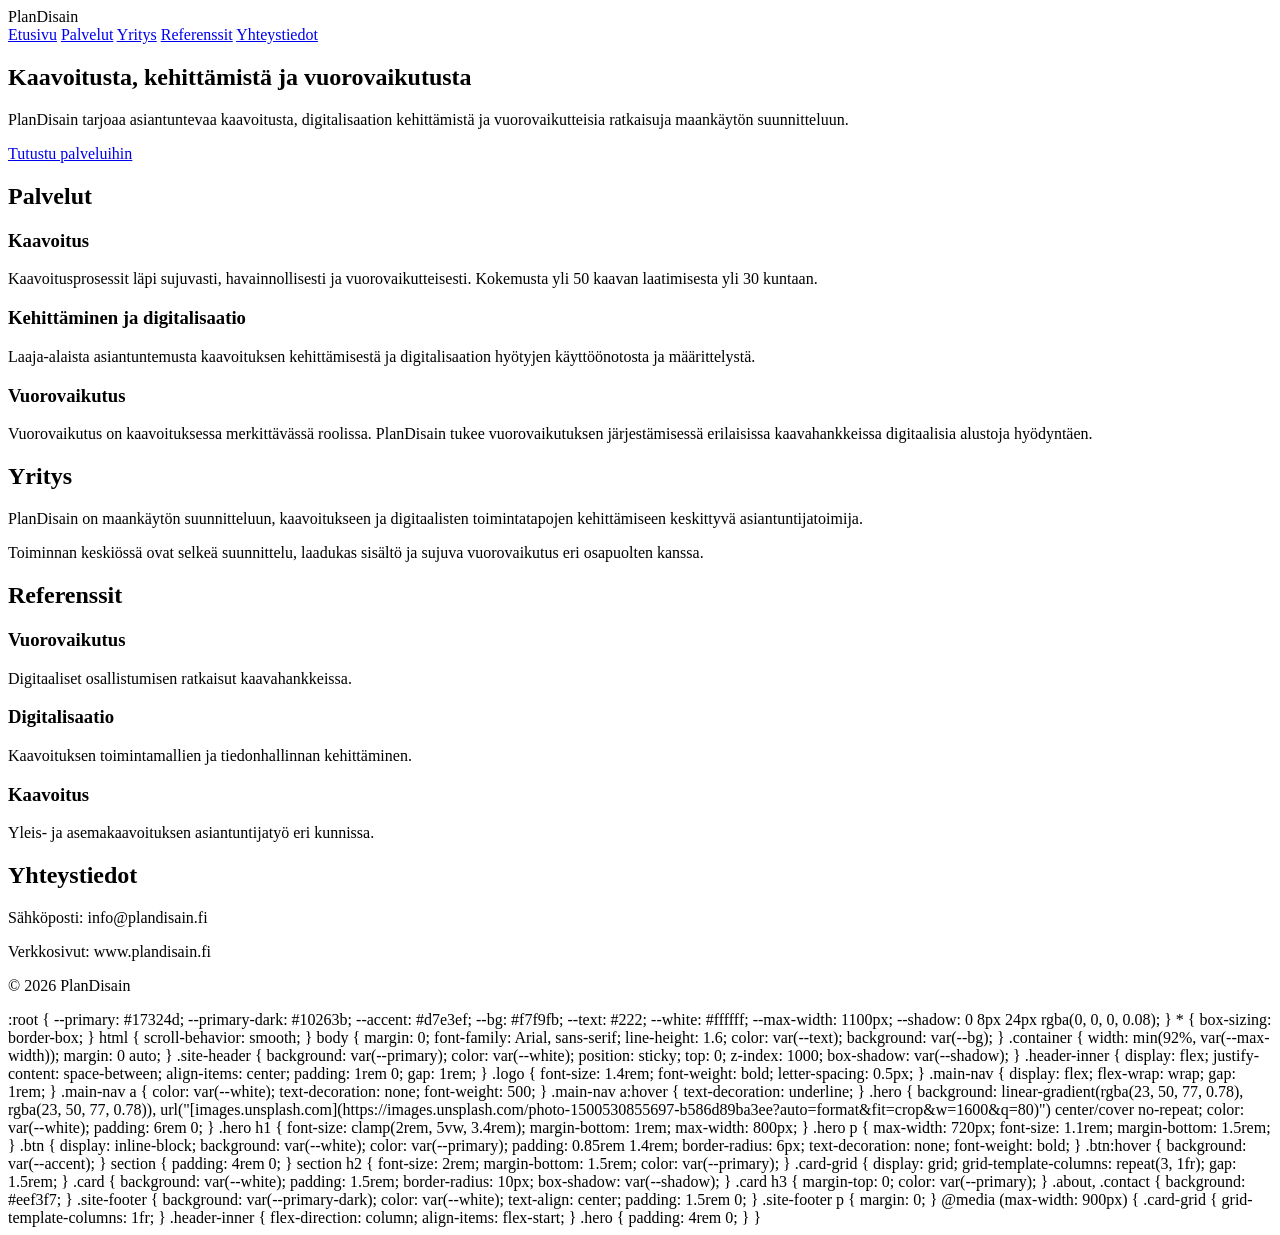
==== commit b31d493a: "Add CSS styles for layout and design" ====
--- a/index.html
+++ b/index.html
@@ -116,3 +116,165 @@
   </footer>
 </body>
 </html>
+:root {
+  --primary: #17324d;
+  --primary-dark: #10263b;
+  --accent: #d7e3ef;
+  --bg: #f7f9fb;
+  --text: #222;
+  --white: #ffffff;
+  --max-width: 1100px;
+  --shadow: 0 8px 24px rgba(0, 0, 0, 0.08);
+}
+
+* {
+  box-sizing: border-box;
+}
+
+html {
+  scroll-behavior: smooth;
+}
+
+body {
+  margin: 0;
+  font-family: Arial, sans-serif;
+  line-height: 1.6;
+  color: var(--text);
+  background: var(--bg);
+}
+
+.container {
+  width: min(92%, var(--max-width));
+  margin: 0 auto;
+}
+
+.site-header {
+  background: var(--primary);
+  color: var(--white);
+  position: sticky;
+  top: 0;
+  z-index: 1000;
+  box-shadow: var(--shadow);
+}
+
+.header-inner {
+  display: flex;
+  justify-content: space-between;
+  align-items: center;
+  padding: 1rem 0;
+  gap: 1rem;
+}
+
+.logo {
+  font-size: 1.4rem;
+  font-weight: bold;
+  letter-spacing: 0.5px;
+}
+
+.main-nav {
+  display: flex;
+  flex-wrap: wrap;
+  gap: 1rem;
+}
+
+.main-nav a {
+  color: var(--white);
+  text-decoration: none;
+  font-weight: 500;
+}
+
+.main-nav a:hover {
+  text-decoration: underline;
+}
+
+.hero {
+  background: linear-gradient(rgba(23, 50, 77, 0.78), rgba(23, 50, 77, 0.78)),
+    url("[images.unsplash.com](https://images.unsplash.com/photo-1500530855697-b586d89ba3ee?auto=format&fit=crop&w=1600&q=80)") center/cover no-repeat;
+  color: var(--white);
+  padding: 6rem 0;
+}
+
+.hero h1 {
+  font-size: clamp(2rem, 5vw, 3.4rem);
+  margin-bottom: 1rem;
+  max-width: 800px;
+}
+
+.hero p {
+  max-width: 720px;
+  font-size: 1.1rem;
+  margin-bottom: 1.5rem;
+}
+
+.btn {
+  display: inline-block;
+  background: var(--white);
+  color: var(--primary);
+  padding: 0.85rem 1.4rem;
+  border-radius: 6px;
+  text-decoration: none;
+  font-weight: bold;
+}
+
+.btn:hover {
+  background: var(--accent);
+}
+
+section {
+  padding: 4rem 0;
+}
+
+section h2 {
+  font-size: 2rem;
+  margin-bottom: 1.5rem;
+  color: var(--primary);
+}
+
+.card-grid {
+  display: grid;
+  grid-template-columns: repeat(3, 1fr);
+  gap: 1.5rem;
+}
+
+.card {
+  background: var(--white);
+  padding: 1.5rem;
+  border-radius: 10px;
+  box-shadow: var(--shadow);
+}
+
+.card h3 {
+  margin-top: 0;
+  color: var(--primary);
+}
+
+.about,
+.contact {
+  background: #eef3f7;
+}
+
+.site-footer {
+  background: var(--primary-dark);
+  color: var(--white);
+  text-align: center;
+  padding: 1.5rem 0;
+}
+
+.site-footer p {
+  margin: 0;
+}
+
+@media (max-width: 900px) {
+  .card-grid {
+    grid-template-columns: 1fr;
+  }
+
+  .header-inner {
+    flex-direction: column;
+    align-items: flex-start;
+  }
+
+  .hero {
+    padding: 4rem 0;
+  }
+}
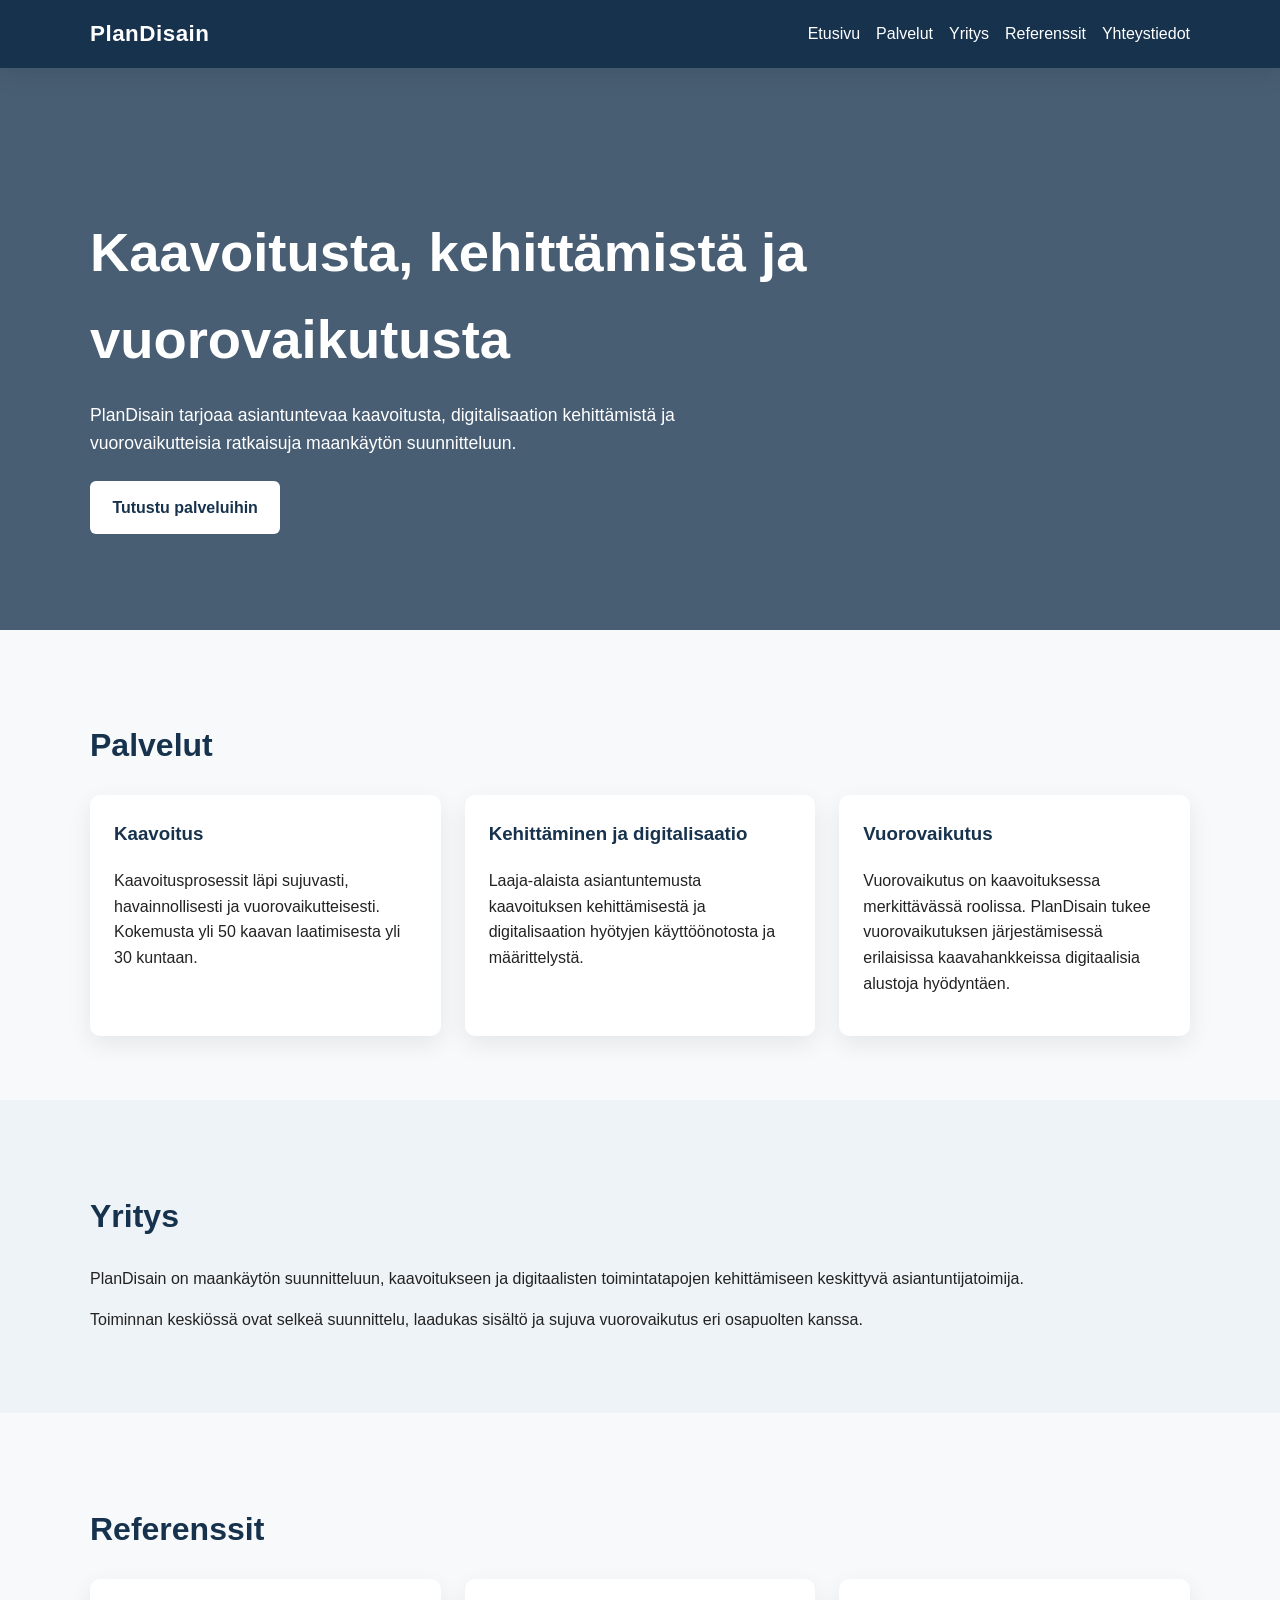
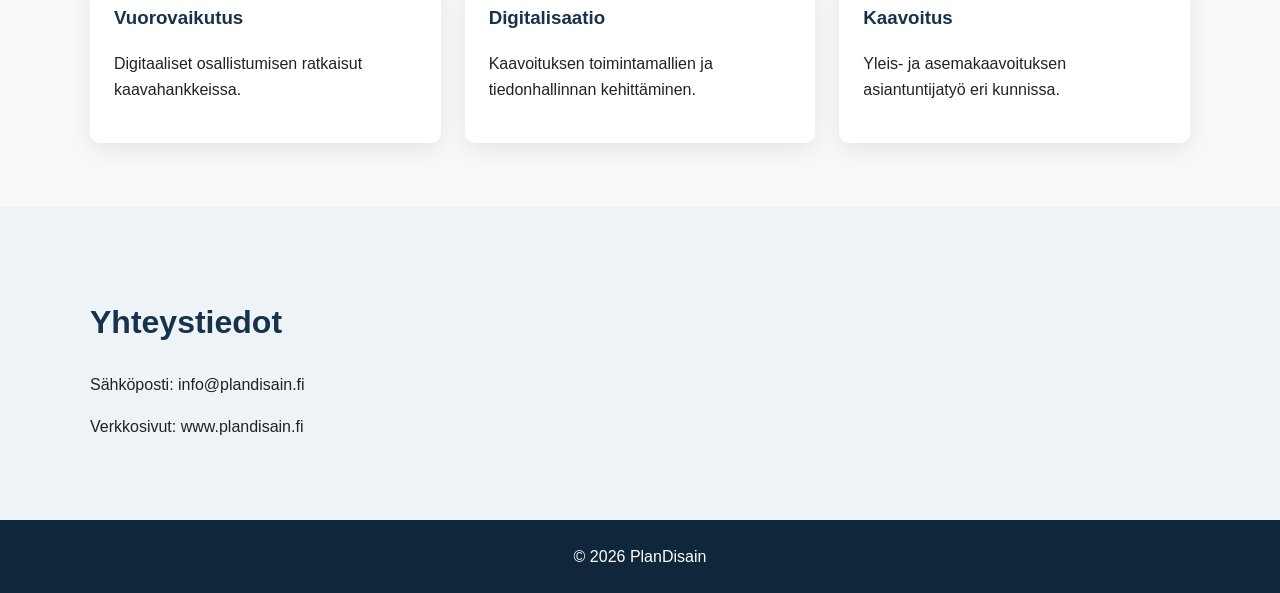
==== commit 572d37bd: "Remove CSS styles from index.html Removed all CSS styles from the index.html file." ====
--- a/index.html
+++ b/index.html
@@ -116,165 +116,3 @@
   </footer>
 </body>
 </html>
-:root {
-  --primary: #17324d;
-  --primary-dark: #10263b;
-  --accent: #d7e3ef;
-  --bg: #f7f9fb;
-  --text: #222;
-  --white: #ffffff;
-  --max-width: 1100px;
-  --shadow: 0 8px 24px rgba(0, 0, 0, 0.08);
-}
-
-* {
-  box-sizing: border-box;
-}
-
-html {
-  scroll-behavior: smooth;
-}
-
-body {
-  margin: 0;
-  font-family: Arial, sans-serif;
-  line-height: 1.6;
-  color: var(--text);
-  background: var(--bg);
-}
-
-.container {
-  width: min(92%, var(--max-width));
-  margin: 0 auto;
-}
-
-.site-header {
-  background: var(--primary);
-  color: var(--white);
-  position: sticky;
-  top: 0;
-  z-index: 1000;
-  box-shadow: var(--shadow);
-}
-
-.header-inner {
-  display: flex;
-  justify-content: space-between;
-  align-items: center;
-  padding: 1rem 0;
-  gap: 1rem;
-}
-
-.logo {
-  font-size: 1.4rem;
-  font-weight: bold;
-  letter-spacing: 0.5px;
-}
-
-.main-nav {
-  display: flex;
-  flex-wrap: wrap;
-  gap: 1rem;
-}
-
-.main-nav a {
-  color: var(--white);
-  text-decoration: none;
-  font-weight: 500;
-}
-
-.main-nav a:hover {
-  text-decoration: underline;
-}
-
-.hero {
-  background: linear-gradient(rgba(23, 50, 77, 0.78), rgba(23, 50, 77, 0.78)),
-    url("[images.unsplash.com](https://images.unsplash.com/photo-1500530855697-b586d89ba3ee?auto=format&fit=crop&w=1600&q=80)") center/cover no-repeat;
-  color: var(--white);
-  padding: 6rem 0;
-}
-
-.hero h1 {
-  font-size: clamp(2rem, 5vw, 3.4rem);
-  margin-bottom: 1rem;
-  max-width: 800px;
-}
-
-.hero p {
-  max-width: 720px;
-  font-size: 1.1rem;
-  margin-bottom: 1.5rem;
-}
-
-.btn {
-  display: inline-block;
-  background: var(--white);
-  color: var(--primary);
-  padding: 0.85rem 1.4rem;
-  border-radius: 6px;
-  text-decoration: none;
-  font-weight: bold;
-}
-
-.btn:hover {
-  background: var(--accent);
-}
-
-section {
-  padding: 4rem 0;
-}
-
-section h2 {
-  font-size: 2rem;
-  margin-bottom: 1.5rem;
-  color: var(--primary);
-}
-
-.card-grid {
-  display: grid;
-  grid-template-columns: repeat(3, 1fr);
-  gap: 1.5rem;
-}
-
-.card {
-  background: var(--white);
-  padding: 1.5rem;
-  border-radius: 10px;
-  box-shadow: var(--shadow);
-}
-
-.card h3 {
-  margin-top: 0;
-  color: var(--primary);
-}
-
-.about,
-.contact {
-  background: #eef3f7;
-}
-
-.site-footer {
-  background: var(--primary-dark);
-  color: var(--white);
-  text-align: center;
-  padding: 1.5rem 0;
-}
-
-.site-footer p {
-  margin: 0;
-}
-
-@media (max-width: 900px) {
-  .card-grid {
-    grid-template-columns: 1fr;
-  }
-
-  .header-inner {
-    flex-direction: column;
-    align-items: flex-start;
-  }
-
-  .hero {
-    padding: 4rem 0;
-  }
-}
--- a/style.css
+++ b/style.css
@@ -0,0 +1,162 @@
+:root {
+  --primary: #17324d;
+  --primary-dark: #10263b;
+  --accent: #d7e3ef;
+  --bg: #f7f9fb;
+  --text: #222;
+  --white: #ffffff;
+  --max-width: 1100px;
+  --shadow: 0 8px 24px rgba(0, 0, 0, 0.08);
+}
+
+* {
+  box-sizing: border-box;
+}
+
+html {
+  scroll-behavior: smooth;
+}
+
+body {
+  margin: 0;
+  font-family: Arial, sans-serif;
+  line-height: 1.6;
+  color: var(--text);
+  background: var(--bg);
+}
+
+.container {
+  width: min(92%, var(--max-width));
+  margin: 0 auto;
+}
+
+.site-header {
+  background: var(--primary);
+  color: var(--white);
+  position: sticky;
+  top: 0;
+  z-index: 1000;
+  box-shadow: var(--shadow);
+}
+
+.header-inner {
+  display: flex;
+  justify-content: space-between;
+  align-items: center;
+  padding: 1rem 0;
+  gap: 1rem;
+}
+
+.logo {
+  font-size: 1.4rem;
+  font-weight: bold;
+  letter-spacing: 0.5px;
+}
+
+.main-nav {
+  display: flex;
+  flex-wrap: wrap;
+  gap: 1rem;
+}
+
+.main-nav a {
+  color: var(--white);
+  text-decoration: none;
+  font-weight: 500;
+}
+
+.main-nav a:hover {
+  text-decoration: underline;
+}
+
+.hero {
+  background: linear-gradient(rgba(23, 50, 77, 0.78), rgba(23, 50, 77, 0.78)),
+    url("[images.unsplash.com](https://images.unsplash.com/photo-1500530855697-b586d89ba3ee?auto=format&fit=crop&w=1600&q=80)") center/cover no-repeat;
+  color: var(--white);
+  padding: 6rem 0;
+}
+
+.hero h1 {
+  font-size: clamp(2rem, 5vw, 3.4rem);
+  margin-bottom: 1rem;
+  max-width: 800px;
+}
+
+.hero p {
+  max-width: 720px;
+  font-size: 1.1rem;
+  margin-bottom: 1.5rem;
+}
+
+.btn {
+  display: inline-block;
+  background: var(--white);
+  color: var(--primary);
+  padding: 0.85rem 1.4rem;
+  border-radius: 6px;
+  text-decoration: none;
+  font-weight: bold;
+}
+
+.btn:hover {
+  background: var(--accent);
+}
+
+section {
+  padding: 4rem 0;
+}
+
+section h2 {
+  font-size: 2rem;
+  margin-bottom: 1.5rem;
+  color: var(--primary);
+}
+
+.card-grid {
+  display: grid;
+  grid-template-columns: repeat(3, 1fr);
+  gap: 1.5rem;
+}
+
+.card {
+  background: var(--white);
+  padding: 1.5rem;
+  border-radius: 10px;
+  box-shadow: var(--shadow);
+}
+
+.card h3 {
+  margin-top: 0;
+  color: var(--primary);
+}
+
+.about,
+.contact {
+  background: #eef3f7;
+}
+
+.site-footer {
+  background: var(--primary-dark);
+  color: var(--white);
+  text-align: center;
+  padding: 1.5rem 0;
+}
+
+.site-footer p {
+  margin: 0;
+}
+
+@media (max-width: 900px) {
+  .card-grid {
+    grid-template-columns: 1fr;
+  }
+
+  .header-inner {
+    flex-direction: column;
+    align-items: flex-start;
+  }
+
+  .hero {
+    padding: 4rem 0;
+  }
+}
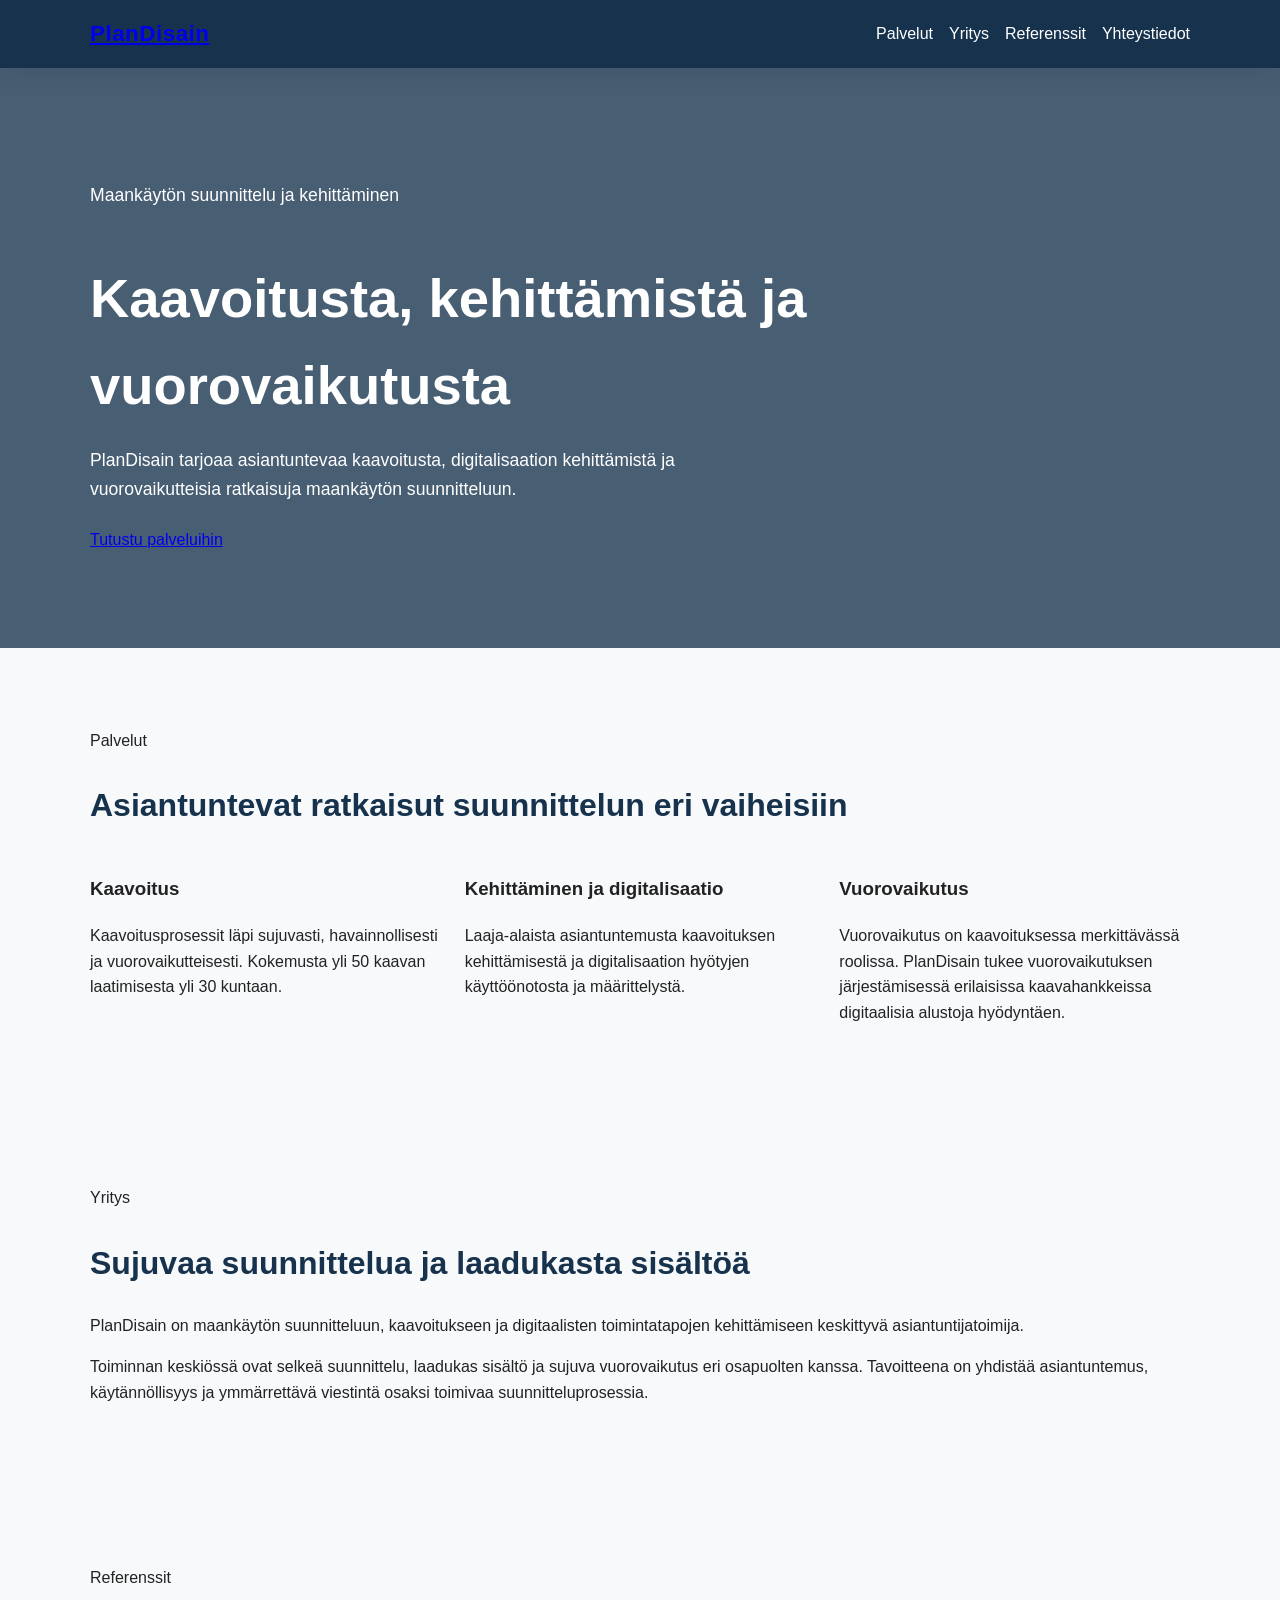
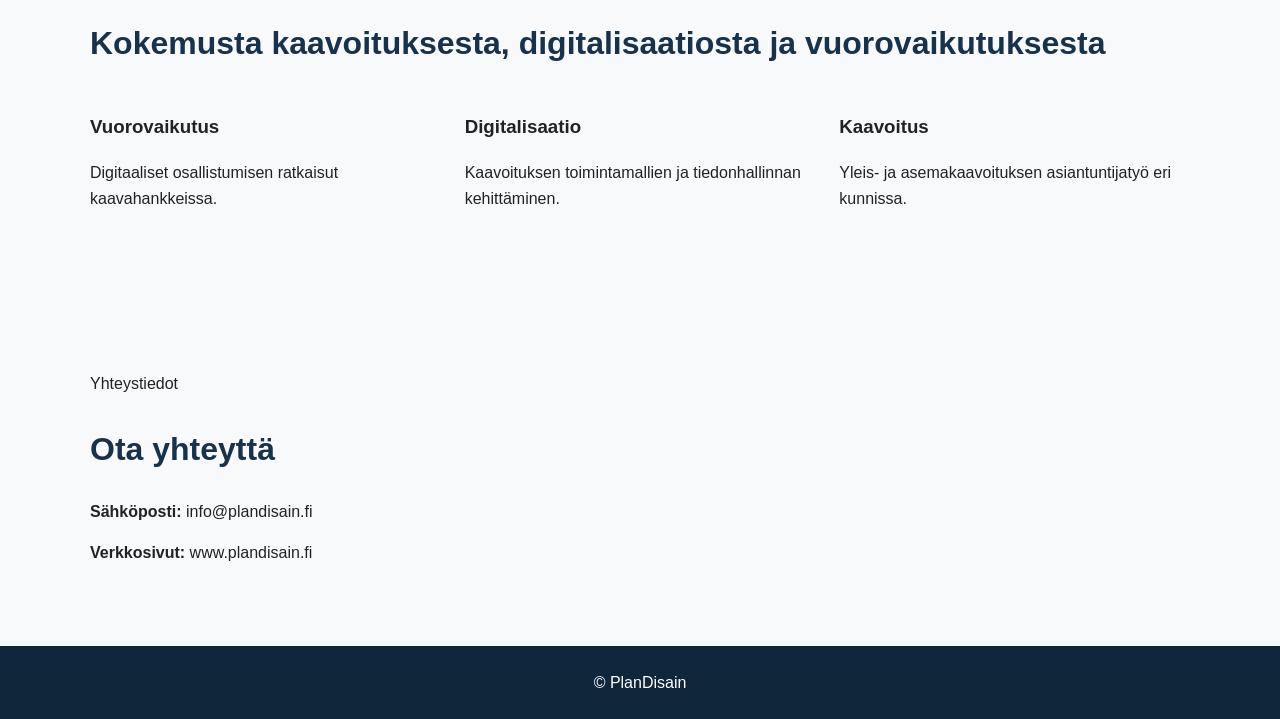
==== commit be5137fb: "Refactor index.html structure and update content" ====
--- a/index.html
+++ b/index.html
@@ -4,14 +4,18 @@
   <meta charset="UTF-8" />
   <meta name="viewport" content="width=device-width, initial-scale=1.0" />
   <title>PlanDisain</title>
+  <meta
+    name="description"
+    content="PlanDisain tarjoaa asiantuntevaa kaavoitusta, kehittämistä, digitalisaatiota ja vuorovaikutteisia ratkaisuja maankäytön suunnitteluun."
+  />
   <link rel="stylesheet" href="style.css" />
 </head>
 <body>
   <header class="site-header">
     <div class="container header-inner">
-      <div class="logo">PlanDisain</div>
-      <nav class="main-nav">
-        <a href="#etusivu">Etusivu</a>
+      <a href="#top" class="logo">PlanDisain</a>
+
+      <nav class="main-nav" aria-label="Päänavigaatio">
         <a href="#palvelut">Palvelut</a>
         <a href="#yritys">Yritys</a>
         <a href="#referenssit">Referenssit</a>
@@ -20,31 +24,37 @@
     </div>
   </header>
 
-  <main>
-    <section class="hero" id="etusivu">
-      <div class="container">
+  <main id="top">
+    <section class="hero">
+      <div class="container hero-content">
+        <p class="eyebrow">Maankäytön suunnittelu ja kehittäminen</p>
         <h1>Kaavoitusta, kehittämistä ja vuorovaikutusta</h1>
-        <p>
+        <p class="hero-text">
           PlanDisain tarjoaa asiantuntevaa kaavoitusta, digitalisaation kehittämistä
           ja vuorovaikutteisia ratkaisuja maankäytön suunnitteluun.
         </p>
-        <a class="btn" href="#palvelut">Tutustu palveluihin</a>
+        <a class="button-primary" href="#palvelut">Tutustu palveluihin</a>
       </div>
     </section>
 
-    <section class="services" id="palvelut">
+    <section class="section" id="palvelut">
       <div class="container">
-        <h2>Palvelut</h2>
+        <div class="section-heading">
+          <p class="section-kicker">Palvelut</p>
+          <h2>Asiantuntevat ratkaisut suunnittelun eri vaiheisiin</h2>
+        </div>
+
         <div class="card-grid">
-          <article class="card">
+          <article class="service-card">
             <h3>Kaavoitus</h3>
             <p>
-              Kaavoitusprosessit läpi sujuvasti, havainnollisesti ja vuorovaikutteisesti.
-              Kokemusta yli 50 kaavan laatimisesta yli 30 kuntaan.
+              Kaavoitusprosessit läpi sujuvasti, havainnollisesti ja
+              vuorovaikutteisesti. Kokemusta yli 50 kaavan laatimisesta
+              yli 30 kuntaan.
             </p>
           </article>
 
-          <article class="card">
+          <article class="service-card">
             <h3>Kehittäminen ja digitalisaatio</h3>
             <p>
               Laaja-alaista asiantuntemusta kaavoituksen kehittämisestä ja
@@ -52,47 +62,58 @@
             </p>
           </article>
 
-          <article class="card">
+          <article class="service-card">
             <h3>Vuorovaikutus</h3>
             <p>
-              Vuorovaikutus on kaavoituksessa merkittävässä roolissa. PlanDisain tukee
-              vuorovaikutuksen järjestämisessä erilaisissa kaavahankkeissa digitaalisia
-              alustoja hyödyntäen.
+              Vuorovaikutus on kaavoituksessa merkittävässä roolissa.
+              PlanDisain tukee vuorovaikutuksen järjestämisessä erilaisissa
+              kaavahankkeissa digitaalisia alustoja hyödyntäen.
             </p>
           </article>
         </div>
       </div>
     </section>
 
-    <section class="about" id="yritys">
-      <div class="container">
-        <h2>Yritys</h2>
-        <p>
+    <section class="section section-alt" id="yritys">
+      <div class="container narrow">
+        <div class="section-heading">
+          <p class="section-kicker">Yritys</p>
+          <h2>Sujuvaa suunnittelua ja laadukasta sisältöä</h2>
+        </div>
+
+        <p class="lead">
           PlanDisain on maankäytön suunnitteluun, kaavoitukseen ja digitaalisten
           toimintatapojen kehittämiseen keskittyvä asiantuntijatoimija.
         </p>
+
         <p>
-          Toiminnan keskiössä ovat selkeä suunnittelu, laadukas sisältö ja sujuva
-          vuorovaikutus eri osapuolten kanssa.
+          Toiminnan keskiössä ovat selkeä suunnittelu, laadukas sisältö ja
+          sujuva vuorovaikutus eri osapuolten kanssa. Tavoitteena on yhdistää
+          asiantuntemus, käytännöllisyys ja ymmärrettävä viestintä osaksi
+          toimivaa suunnitteluprosessia.
         </p>
       </div>
     </section>
 
-    <section class="references" id="referenssit">
+    <section class="section" id="referenssit">
       <div class="container">
-        <h2>Referenssit</h2>
-        <div class="card-grid">
-          <article class="card">
+        <div class="section-heading">
+          <p class="section-kicker">Referenssit</p>
+          <h2>Kokemusta kaavoituksesta, digitalisaatiosta ja vuorovaikutuksesta</h2>
+        </div>
+
+        <div class="card-grid references-grid">
+          <article class="reference-card">
             <h3>Vuorovaikutus</h3>
             <p>Digitaaliset osallistumisen ratkaisut kaavahankkeissa.</p>
           </article>
 
-          <article class="card">
+          <article class="reference-card">
             <h3>Digitalisaatio</h3>
             <p>Kaavoituksen toimintamallien ja tiedonhallinnan kehittäminen.</p>
           </article>
 
-          <article class="card">
+          <article class="reference-card">
             <h3>Kaavoitus</h3>
             <p>Yleis- ja asemakaavoituksen asiantuntijatyö eri kunnissa.</p>
           </article>
@@ -100,18 +121,24 @@
       </div>
     </section>
 
-    <section class="contact" id="yhteys">
-      <div class="container">
-        <h2>Yhteystiedot</h2>
-        <p>Sähköposti: info@plandisain.fi</p>
-        <p>Verkkosivut: www.plandisain.fi</p>
+    <section class="section contact-section" id="yhteys">
+      <div class="container contact-box">
+        <div>
+          <p class="section-kicker">Yhteystiedot</p>
+          <h2>Ota yhteyttä</h2>
+        </div>
+
+        <div class="contact-details">
+          <p><strong>Sähköposti:</strong> info@plandisain.fi</p>
+          <p><strong>Verkkosivut:</strong> www.plandisain.fi</p>
+        </div>
       </div>
     </section>
   </main>
 
   <footer class="site-footer">
-    <div class="container">
-      <p>© 2026 PlanDisain</p>
+    <div class="container footer-inner">
+      <p>© PlanDisain</p>
     </div>
   </footer>
 </body>
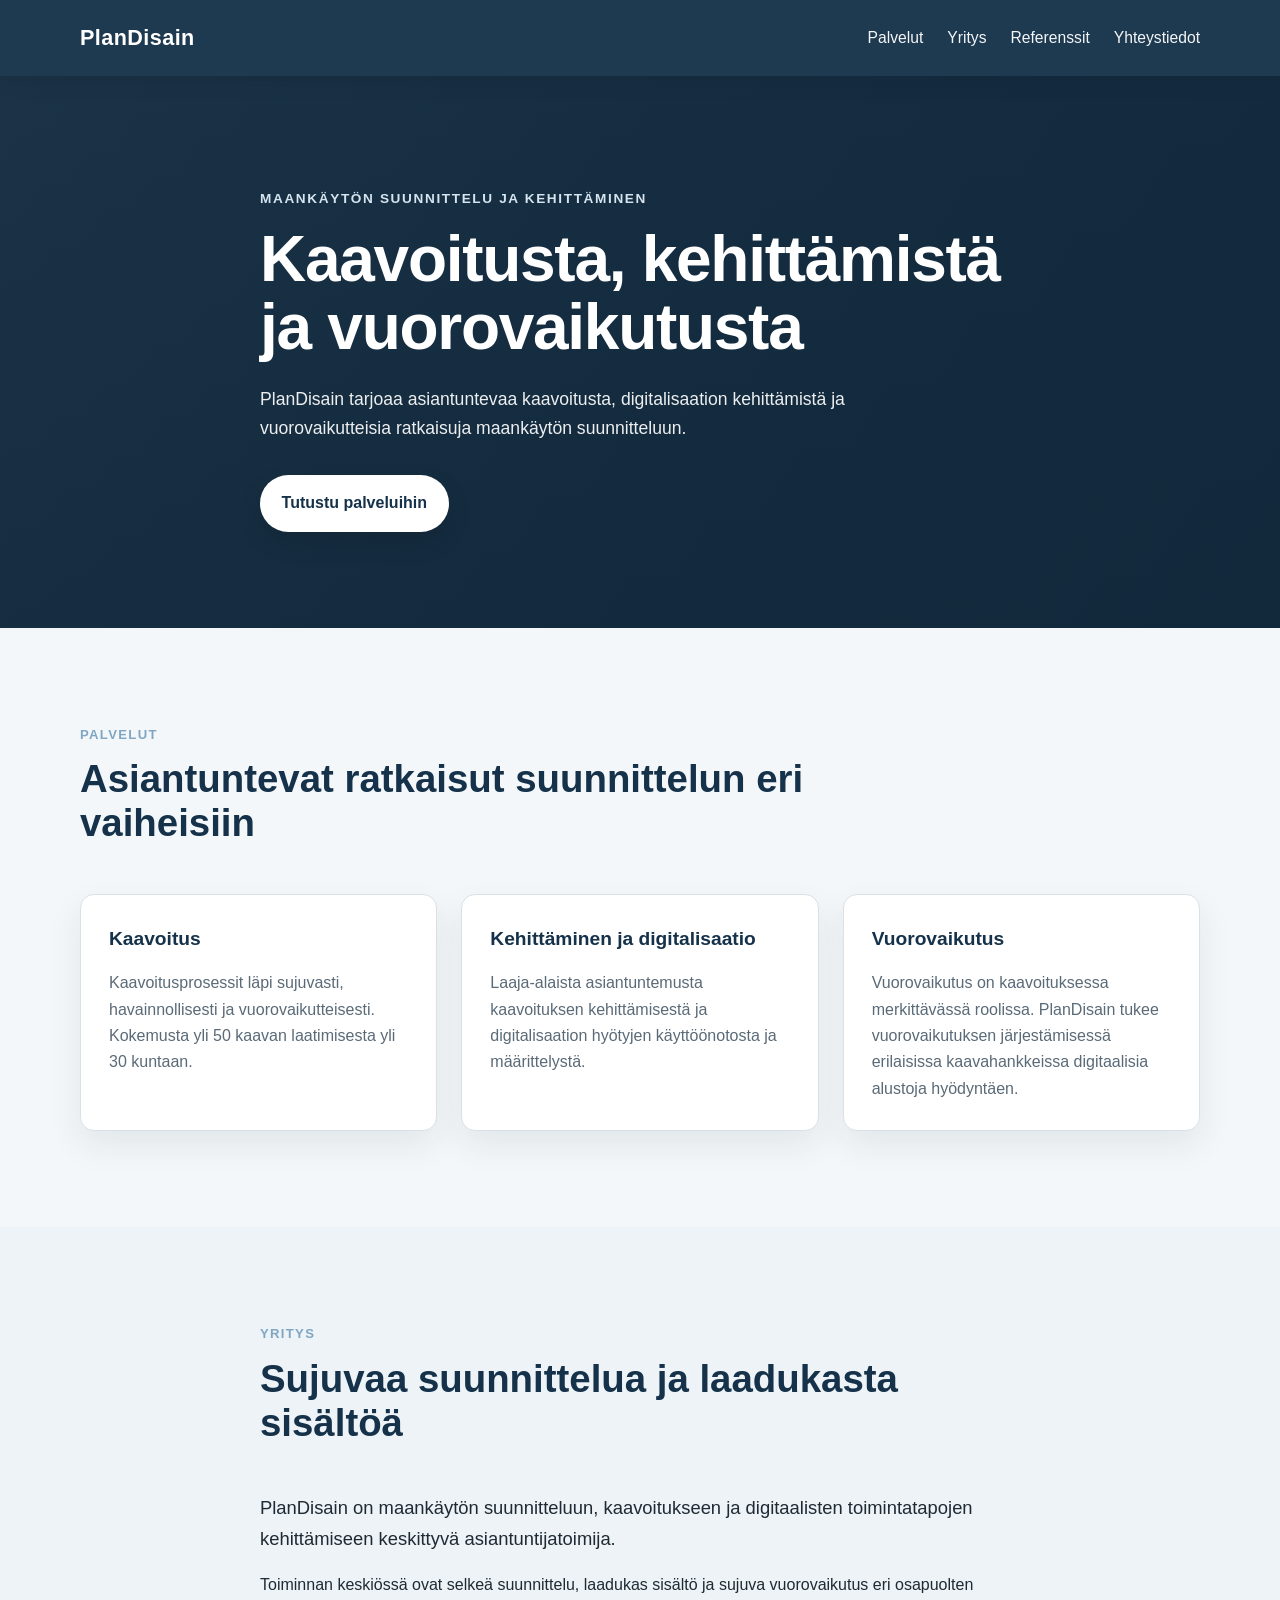
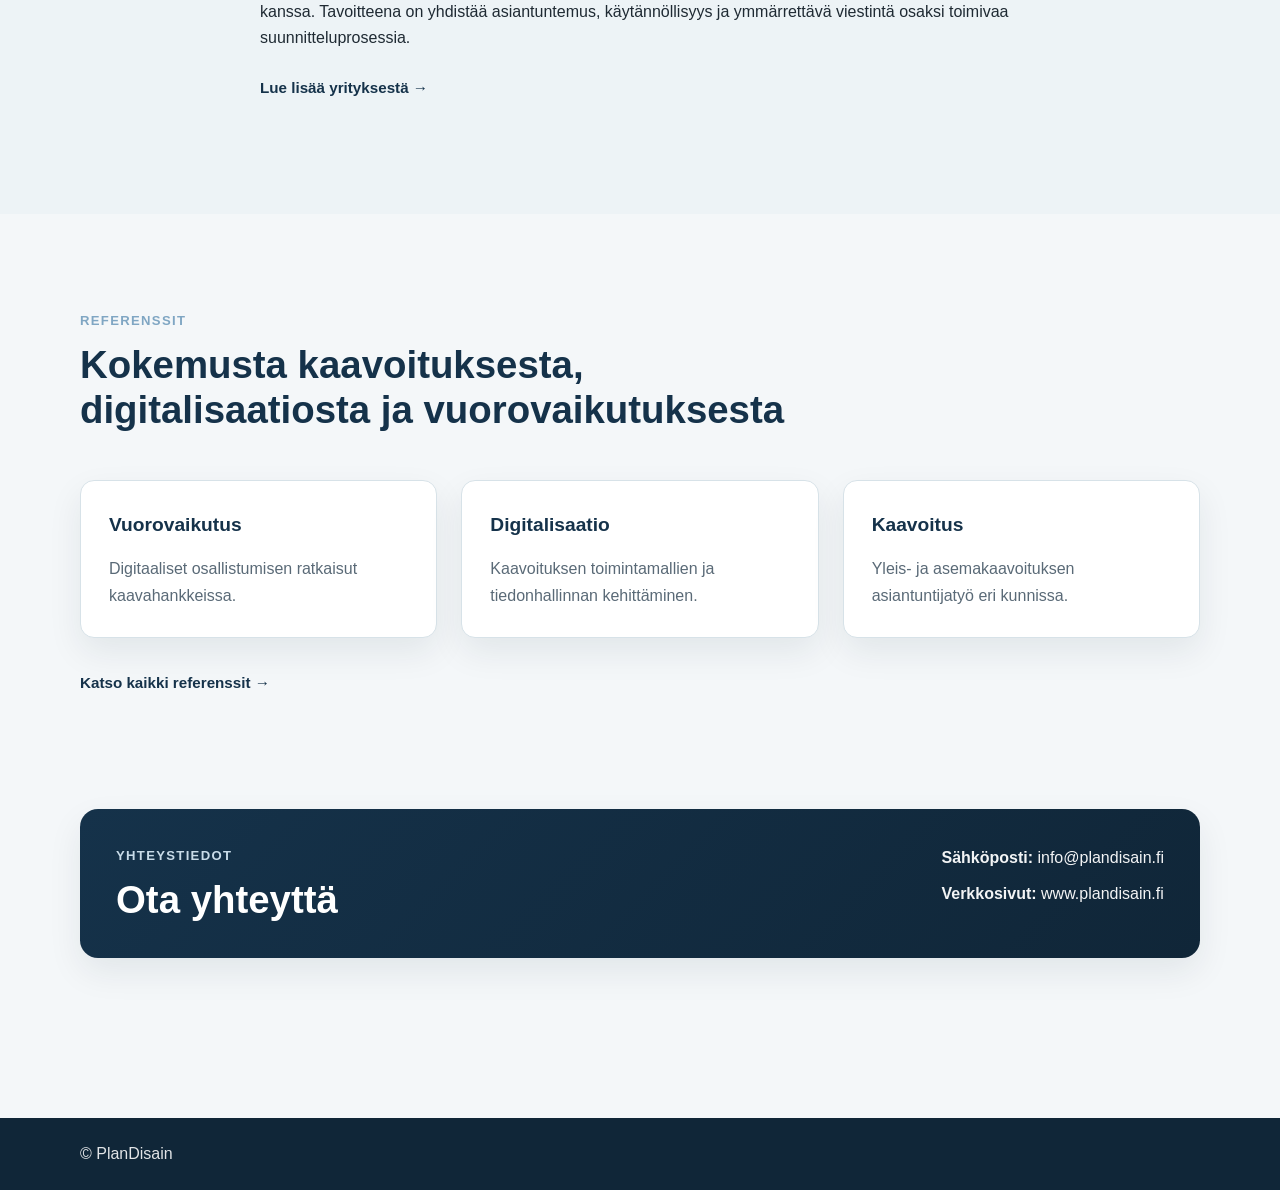
==== commit 3fb5cfc8: "Lisää alasivut: yritys, referenssit, yhteystiedot Uudet sivut: yritys.html, referenssit.html, yhteys" ====
--- a/index.html
+++ b/index.html
@@ -17,9 +17,9 @@
 
       <nav class="main-nav" aria-label="Päänavigaatio">
         <a href="#palvelut">Palvelut</a>
-        <a href="#yritys">Yritys</a>
-        <a href="#referenssit">Referenssit</a>
-        <a href="#yhteys">Yhteystiedot</a>
+        <a href="yritys.html">Yritys</a>
+        <a href="referenssit.html">Referenssit</a>
+        <a href="yhteystiedot.html">Yhteystiedot</a>
       </nav>
     </div>
   </header>
@@ -92,6 +92,9 @@
           asiantuntemus, käytännöllisyys ja ymmärrettävä viestintä osaksi
           toimivaa suunnitteluprosessia.
         </p>
+        <p style="margin-top: 1.5rem;">
+          <a class="button-text" href="yritys.html">Lue lisää yrityksestä →</a>
+        </p>
       </div>
     </section>
 
@@ -118,6 +121,9 @@
             <p>Yleis- ja asemakaavoituksen asiantuntijatyö eri kunnissa.</p>
           </article>
         </div>
+        <p style="margin-top: 2rem;">
+          <a class="button-text" href="referenssit.html">Katso kaikki referenssit →</a>
+        </p>
       </div>
     </section>
 
--- a/style.css
+++ b/style.css
@@ -1,12 +1,28 @@
 :root {
-  --primary: #17324d;
-  --primary-dark: #10263b;
-  --accent: #d7e3ef;
-  --bg: #f7f9fb;
-  --text: #222;
-  --white: #ffffff;
-  --max-width: 1100px;
-  --shadow: 0 8px 24px rgba(0, 0, 0, 0.08);
+  --color-primary: #15324a;
+  --color-primary-dark: #102638;
+  --color-accent: #7fa6c3;
+  --color-bg: #f4f7f9;
+  --color-surface: #ffffff;
+  --color-surface-soft: #edf3f6;
+  --color-text: #1f2a33;
+  --color-text-soft: #5a6a77;
+  --color-border: #d7e2e8;
+
+  --container: 1120px;
+  --container-narrow: 760px;
+
+  --radius: 14px;
+  --shadow-soft: 0 14px 34px rgba(16, 38, 56, 0.08);
+
+  --space-1: 0.5rem;
+  --space-2: 0.75rem;
+  --space-3: 1rem;
+  --space-4: 1.5rem;
+  --space-5: 2rem;
+  --space-6: 3rem;
+  --space-7: 4rem;
+  --space-8: 6rem;
 }
 
 * {
@@ -19,130 +35,235 @@
 
 body {
   margin: 0;
-  font-family: Arial, sans-serif;
-  line-height: 1.6;
-  color: var(--text);
-  background: var(--bg);
+  font-family: Arial, Helvetica, sans-serif;
+  color: var(--color-text);
+  background: var(--color-bg);
+  line-height: 1.65;
+}
+
+img {
+  max-width: 100%;
+  display: block;
+}
+
+a {
+  color: inherit;
 }
 
 .container {
-  width: min(92%, var(--max-width));
+  width: min(92%, var(--container));
   margin: 0 auto;
 }
 
+.narrow {
+  width: min(92%, var(--container-narrow));
+}
+
 .site-header {
-  background: var(--primary);
-  color: var(--white);
   position: sticky;
   top: 0;
   z-index: 1000;
-  box-shadow: var(--shadow);
+  background: rgba(21, 50, 74, 0.96);
+  backdrop-filter: blur(8px);
+  box-shadow: 0 6px 18px rgba(0, 0, 0, 0.08);
 }
 
 .header-inner {
-  display: flex;
+  min-height: 76px;
+  display: flex;
+  align-items: center;
   justify-content: space-between;
+  gap: var(--space-4);
+}
+
+.logo {
+  text-decoration: none;
+  color: #fff;
+  font-size: 1.35rem;
+  font-weight: 700;
+  letter-spacing: 0.02em;
+}
+
+.main-nav {
+  display: flex;
   align-items: center;
-  padding: 1rem 0;
-  gap: 1rem;
-}
-
-.logo {
-  font-size: 1.4rem;
-  font-weight: bold;
-  letter-spacing: 0.5px;
-}
-
-.main-nav {
-  display: flex;
-  flex-wrap: wrap;
-  gap: 1rem;
+  gap: var(--space-4);
 }
 
 .main-nav a {
-  color: var(--white);
   text-decoration: none;
+  color: #fff;
   font-weight: 500;
+  font-size: 0.98rem;
+  opacity: 0.95;
 }
 
 .main-nav a:hover {
+  opacity: 1;
   text-decoration: underline;
+  text-underline-offset: 4px;
 }
 
 .hero {
-  background: linear-gradient(rgba(23, 50, 77, 0.78), rgba(23, 50, 77, 0.78)),
-    url("[images.unsplash.com](https://images.unsplash.com/photo-1500530855697-b586d89ba3ee?auto=format&fit=crop&w=1600&q=80)") center/cover no-repeat;
-  color: var(--white);
-  padding: 6rem 0;
+  background:
+    linear-gradient(180deg, rgba(16, 38, 56, 0.78), rgba(16, 38, 56, 0.84)),
+    linear-gradient(120deg, #43617a, #27455e 50%, #19354d);
+  color: #fff;
+  padding: 7rem 0 6rem;
+}
+
+.hero-content {
+  max-width: 760px;
+}
+
+.eyebrow {
+  margin: 0 0 var(--space-3);
+  font-size: 0.85rem;
+  font-weight: 700;
+  letter-spacing: 0.12em;
+  text-transform: uppercase;
+  color: #d5e4ef;
 }
 
 .hero h1 {
-  font-size: clamp(2rem, 5vw, 3.4rem);
-  margin-bottom: 1rem;
-  max-width: 800px;
-}
-
-.hero p {
-  max-width: 720px;
+  margin: 0 0 var(--space-4);
+  font-size: clamp(2.4rem, 5vw, 4.4rem);
+  line-height: 1.05;
+  letter-spacing: -0.02em;
+}
+
+.hero-text {
+  margin: 0 0 var(--space-5);
   font-size: 1.1rem;
-  margin-bottom: 1.5rem;
-}
-
-.btn {
+  color: rgba(255, 255, 255, 0.92);
+  max-width: 680px;
+}
+
+.button-primary {
   display: inline-block;
-  background: var(--white);
-  color: var(--primary);
-  padding: 0.85rem 1.4rem;
-  border-radius: 6px;
+  padding: 0.95rem 1.35rem;
+  background: #fff;
+  color: var(--color-primary);
   text-decoration: none;
-  font-weight: bold;
-}
-
-.btn:hover {
-  background: var(--accent);
-}
-
-section {
-  padding: 4rem 0;
-}
-
-section h2 {
-  font-size: 2rem;
-  margin-bottom: 1.5rem;
-  color: var(--primary);
+  border-radius: 999px;
+  font-weight: 700;
+  box-shadow: 0 10px 24px rgba(0, 0, 0, 0.12);
+  transition: transform 0.18s ease, box-shadow 0.18s ease, background 0.18s ease;
+}
+
+.button-primary:hover {
+  transform: translateY(-1px);
+  background: #eef4f8;
+  box-shadow: 0 14px 26px rgba(0, 0, 0, 0.16);
+}
+
+.section {
+  padding: var(--space-8) 0;
+}
+
+.section-alt {
+  background: var(--color-surface-soft);
+}
+
+.section-heading {
+  margin-bottom: var(--space-6);
+}
+
+.section-kicker {
+  margin: 0 0 var(--space-2);
+  color: var(--color-accent);
+  font-weight: 700;
+  letter-spacing: 0.1em;
+  text-transform: uppercase;
+  font-size: 0.82rem;
+}
+
+.section h2 {
+  margin: 0;
+  font-size: clamp(1.9rem, 3vw, 2.8rem);
+  line-height: 1.15;
+  color: var(--color-primary);
+  max-width: 760px;
+}
+
+.lead {
+  font-size: 1.15rem;
+  color: var(--color-text);
 }
 
 .card-grid {
   display: grid;
-  grid-template-columns: repeat(3, 1fr);
-  gap: 1.5rem;
-}
-
-.card {
-  background: var(--white);
-  padding: 1.5rem;
-  border-radius: 10px;
-  box-shadow: var(--shadow);
-}
-
-.card h3 {
+  grid-template-columns: repeat(3, minmax(0, 1fr));
+  gap: var(--space-4);
+}
+
+.service-card,
+.reference-card {
+  background: var(--color-surface);
+  border: 1px solid var(--color-border);
+  border-radius: var(--radius);
+  padding: 1.75rem;
+  box-shadow: var(--shadow-soft);
+}
+
+.service-card h3,
+.reference-card h3 {
   margin-top: 0;
-  color: var(--primary);
-}
-
-.about,
-.contact {
-  background: #eef3f7;
+  margin-bottom: var(--space-3);
+  color: var(--color-primary);
+  font-size: 1.2rem;
+}
+
+.service-card p,
+.reference-card p {
+  margin: 0;
+  color: var(--color-text-soft);
+}
+
+.contact-section {
+  padding-top: 0;
+}
+
+.contact-box {
+  background: linear-gradient(135deg, var(--color-primary), var(--color-primary-dark));
+  color: #fff;
+  border-radius: 18px;
+  padding: 2.25rem;
+  display: flex;
+  align-items: flex-start;
+  justify-content: space-between;
+  gap: var(--space-5);
+  box-shadow: var(--shadow-soft);
+}
+
+.contact-box h2 {
+  color: #fff;
+  margin-top: 0;
+  margin-bottom: 0;
+}
+
+.contact-box .section-kicker {
+  color: #c9dce9;
+}
+
+.contact-details p {
+  margin: 0 0 0.6rem;
+  color: rgba(255, 255, 255, 0.95);
 }
 
 .site-footer {
-  background: var(--primary-dark);
-  color: var(--white);
-  text-align: center;
-  padding: 1.5rem 0;
-}
-
-.site-footer p {
+  margin-top: var(--space-7);
+  background: var(--color-primary-dark);
+  color: rgba(255, 255, 255, 0.88);
+}
+
+.footer-inner {
+  min-height: 72px;
+  display: flex;
+  align-items: center;
+}
+
+.footer-inner p {
   margin: 0;
 }
 
@@ -151,12 +272,287 @@
     grid-template-columns: 1fr;
   }
 
+  .contact-box {
+    flex-direction: column;
+  }
+}
+
+@media (max-width: 760px) {
   .header-inner {
     flex-direction: column;
     align-items: flex-start;
+    justify-content: center;
+    padding: 0.9rem 0;
+  }
+
+  .main-nav {
+    flex-wrap: wrap;
+    gap: 0.8rem 1rem;
   }
 
   .hero {
-    padding: 4rem 0;
-  }
-}
+    padding: 5.5rem 0 4.5rem;
+  }
+
+  .section {
+    padding: 4.5rem 0;
+  }
+}
+
+/* ---- Alasivut ---- */
+
+.page-hero {
+  background:
+    linear-gradient(180deg, rgba(16, 38, 56, 0.88), rgba(16, 38, 56, 0.92)),
+    linear-gradient(120deg, #43617a, #27455e 50%, #19354d);
+  color: #fff;
+  padding: 4.5rem 0 3.5rem;
+}
+
+.page-hero h1 {
+  margin: 0 0 var(--space-3);
+  font-size: clamp(2rem, 3.5vw, 3rem);
+  line-height: 1.1;
+  letter-spacing: -0.02em;
+}
+
+.page-hero .hero-text {
+  margin: 0;
+  max-width: 600px;
+}
+
+.main-nav a[aria-current="page"] {
+  opacity: 1;
+  text-decoration: underline;
+  text-underline-offset: 4px;
+}
+
+.button-secondary {
+  display: inline-block;
+  padding: 0.9rem 1.6rem;
+  background: var(--color-primary);
+  color: #fff;
+  text-decoration: none;
+  border-radius: 999px;
+  font-weight: 700;
+  transition: background 0.18s ease, transform 0.18s ease;
+}
+
+.button-secondary:hover {
+  background: var(--color-primary-dark);
+  transform: translateY(-1px);
+}
+
+.button-text {
+  display: inline-flex;
+  align-items: center;
+  gap: 0.4rem;
+  color: var(--color-primary);
+  text-decoration: none;
+  font-weight: 700;
+  font-size: 0.95rem;
+}
+
+.button-text:hover {
+  text-decoration: underline;
+  text-underline-offset: 3px;
+}
+
+.feature-list {
+  list-style: none;
+  padding: 0;
+  margin: var(--space-4) 0 0;
+  display: flex;
+  flex-direction: column;
+  gap: var(--space-3);
+}
+
+.feature-list li {
+  padding-left: 1.5rem;
+  position: relative;
+  color: var(--color-text-soft);
+}
+
+.feature-list li::before {
+  content: '→';
+  position: absolute;
+  left: 0;
+  color: var(--color-accent);
+  font-weight: 700;
+}
+
+.stats-row {
+  display: flex;
+  gap: var(--space-6);
+  margin-top: var(--space-6);
+  padding-top: var(--space-5);
+  border-top: 1px solid var(--color-border);
+}
+
+.stat-number {
+  font-size: 2.8rem;
+  font-weight: 800;
+  color: var(--color-primary);
+  line-height: 1;
+}
+
+.stat-label {
+  font-size: 0.88rem;
+  color: var(--color-text-soft);
+  margin-top: 0.3rem;
+}
+
+.ref-grid {
+  display: grid;
+  grid-template-columns: repeat(3, minmax(0, 1fr));
+  gap: var(--space-4);
+}
+
+.ref-category {
+  background: var(--color-surface);
+  border: 1px solid var(--color-border);
+  border-radius: var(--radius);
+  padding: 1.75rem;
+  box-shadow: var(--shadow-soft);
+}
+
+.ref-category-label {
+  display: inline-block;
+  background: var(--color-surface-soft);
+  color: var(--color-accent);
+  font-size: 0.78rem;
+  font-weight: 700;
+  letter-spacing: 0.1em;
+  text-transform: uppercase;
+  padding: 0.25rem 0.7rem;
+  border-radius: 999px;
+  margin-bottom: var(--space-3);
+}
+
+.ref-category h3 {
+  margin: 0 0 var(--space-3);
+  color: var(--color-primary);
+  font-size: 1.2rem;
+}
+
+.ref-category p {
+  margin: 0 0 var(--space-3);
+  color: var(--color-text-soft);
+  font-size: 0.95rem;
+}
+
+.ref-list {
+  list-style: none;
+  padding: 0;
+  margin: 0;
+  display: flex;
+  flex-direction: column;
+  gap: 0.5rem;
+}
+
+.ref-list li {
+  font-size: 0.9rem;
+  color: var(--color-text-soft);
+  padding-left: 1rem;
+  position: relative;
+}
+
+.ref-list li::before {
+  content: '·';
+  position: absolute;
+  left: 0;
+  color: var(--color-accent);
+  font-weight: 900;
+}
+
+.contact-grid {
+  display: grid;
+  grid-template-columns: 1fr 1.4fr;
+  gap: var(--space-7);
+  align-items: start;
+}
+
+.contact-info-block {
+  display: flex;
+  flex-direction: column;
+  gap: var(--space-5);
+}
+
+.contact-item h3 {
+  margin: 0 0 var(--space-2);
+  font-size: 0.82rem;
+  text-transform: uppercase;
+  letter-spacing: 0.1em;
+  color: var(--color-accent);
+}
+
+.contact-item p {
+  margin: 0;
+  font-size: 1.05rem;
+}
+
+.contact-item a {
+  color: var(--color-primary);
+  text-decoration: none;
+  font-weight: 600;
+}
+
+.contact-item a:hover {
+  text-decoration: underline;
+}
+
+.form-group {
+  display: flex;
+  flex-direction: column;
+  gap: 0.4rem;
+  margin-bottom: var(--space-3);
+}
+
+.form-group label {
+  font-weight: 600;
+  font-size: 0.92rem;
+}
+
+.form-group input,
+.form-group textarea {
+  padding: 0.8rem 1rem;
+  border: 1.5px solid var(--color-border);
+  border-radius: 8px;
+  font-family: inherit;
+  font-size: 1rem;
+  color: var(--color-text);
+  background: var(--color-surface);
+  transition: border-color 0.15s;
+}
+
+.form-group input:focus,
+.form-group textarea:focus {
+  outline: none;
+  border-color: var(--color-accent);
+}
+
+.form-group textarea {
+  min-height: 150px;
+  resize: vertical;
+}
+
+.form-note {
+  font-size: 0.83rem;
+  color: var(--color-text-soft);
+  margin-top: var(--space-3);
+}
+
+@media (max-width: 900px) {
+  .ref-grid {
+    grid-template-columns: 1fr;
+  }
+
+  .contact-grid {
+    grid-template-columns: 1fr;
+  }
+
+  .stats-row {
+    flex-wrap: wrap;
+    gap: var(--space-4);
+  }
+}
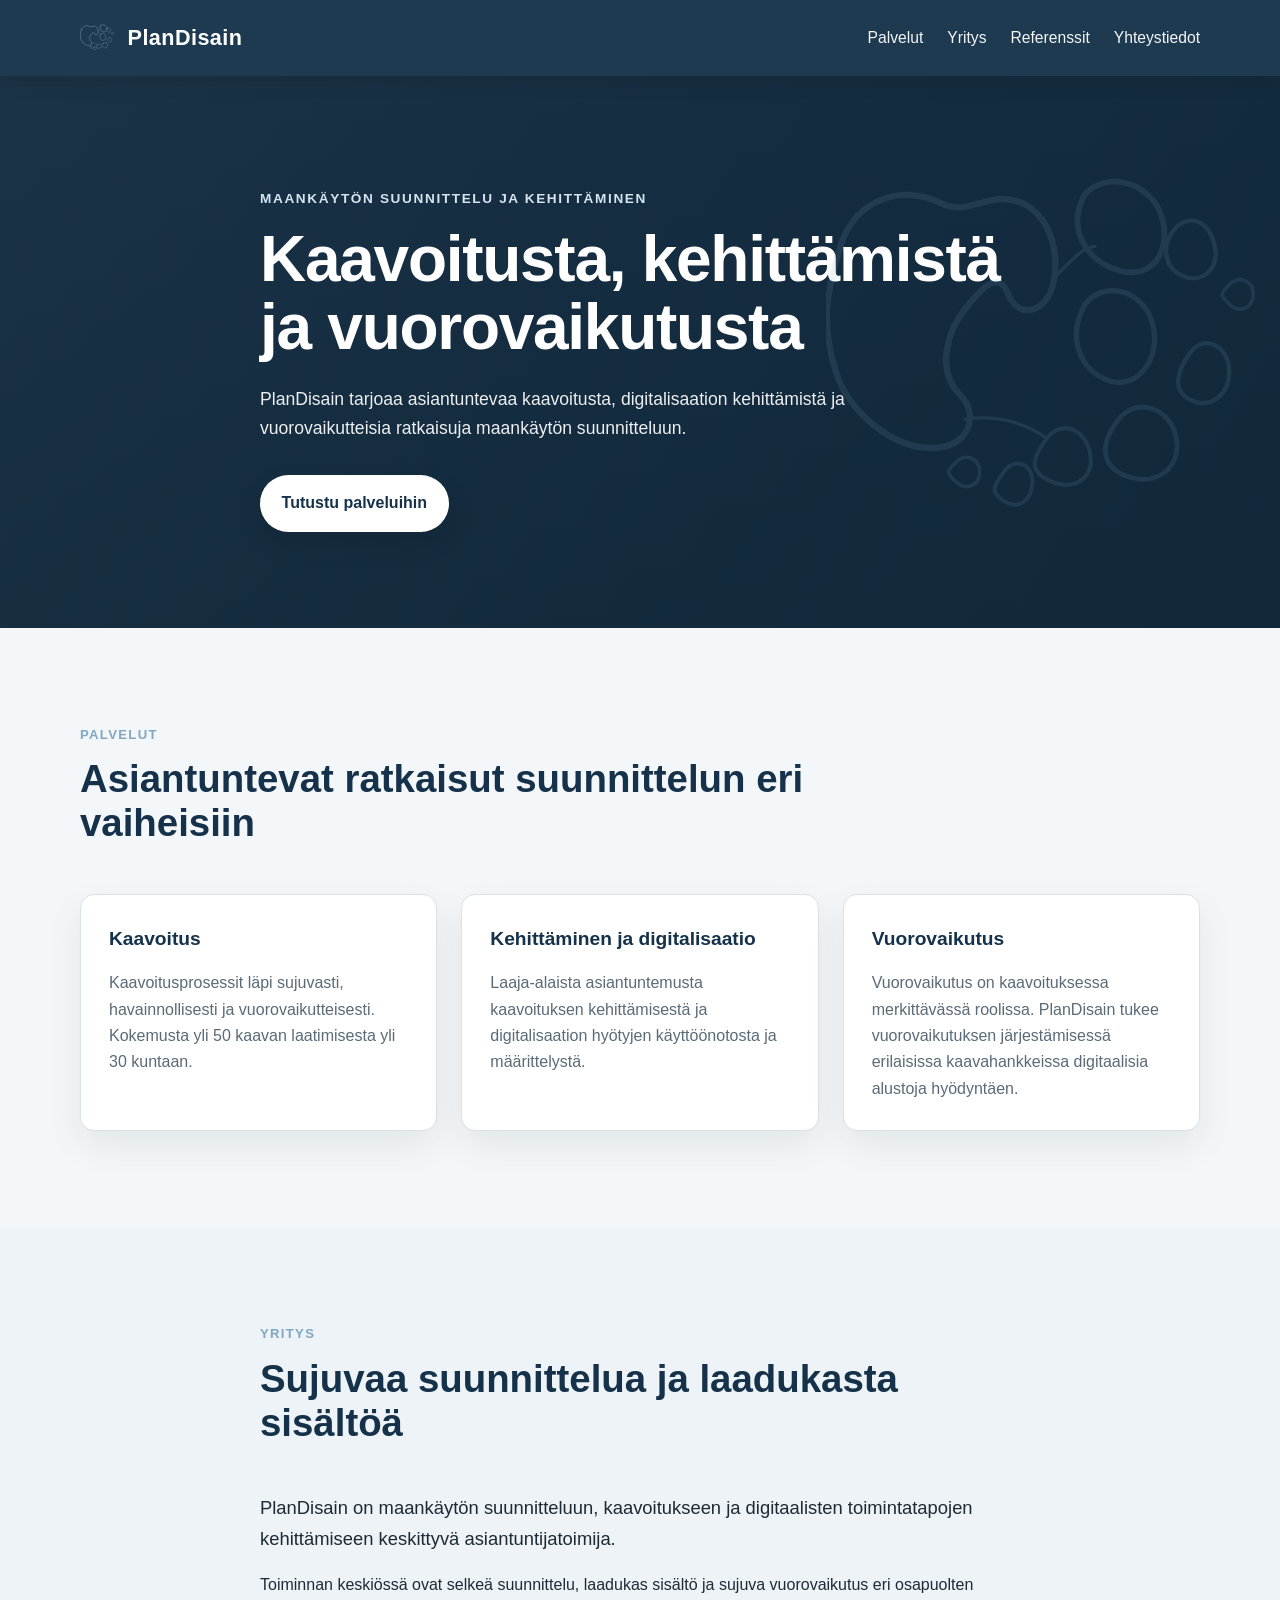
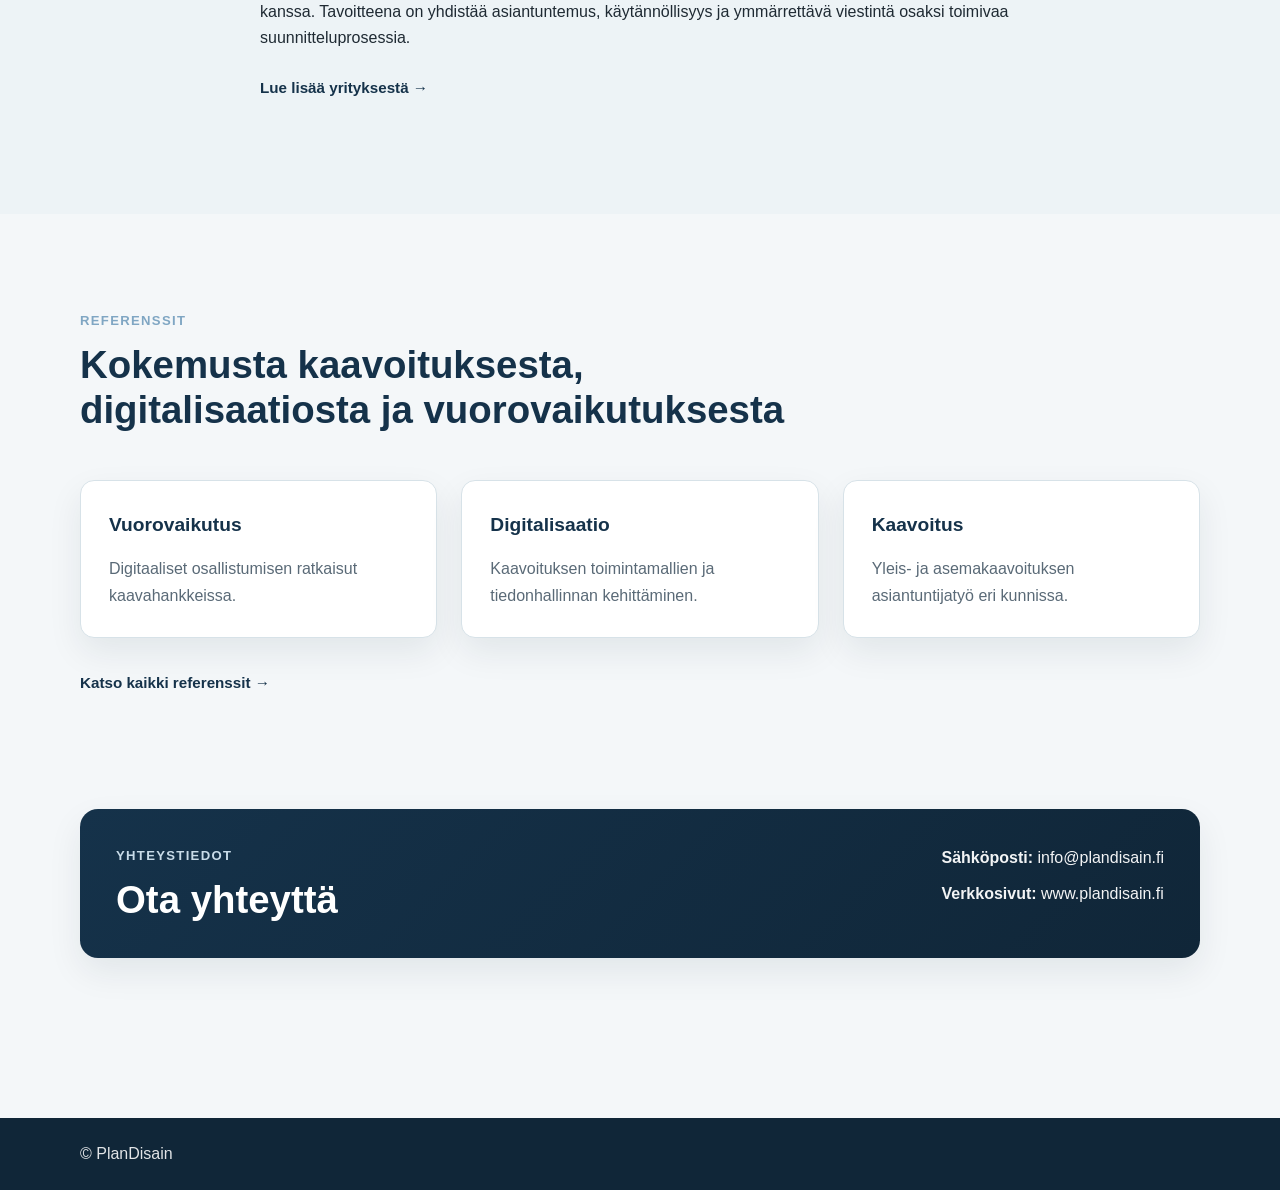
==== commit 2b81f7bb: "Lisää SVG-karttaloго ja hero-dekoraatio Vektorisoitu karttakuvio logoksi headeriin ja taustakoristee" ====
--- a/index.html
+++ b/index.html
@@ -13,7 +13,10 @@
 <body>
   <header class="site-header">
     <div class="container header-inner">
-      <a href="#top" class="logo">PlanDisain</a>
+      <a href="#top" class="logo">
+        <img src="logo.svg" alt="" class="logo-icon" aria-hidden="true">
+        PlanDisain
+      </a>
 
       <nav class="main-nav" aria-label="Päänavigaatio">
         <a href="#palvelut">Palvelut</a>
@@ -26,6 +29,9 @@
 
   <main id="top">
     <section class="hero">
+      <div class="hero-map-deco" aria-hidden="true">
+        <img src="logo.svg" alt="">
+      </div>
       <div class="container hero-content">
         <p class="eyebrow">Maankäytön suunnittelu ja kehittäminen</p>
         <h1>Kaavoitusta, kehittämistä ja vuorovaikutusta</h1>
--- a/style.css
+++ b/style.css
@@ -82,6 +82,16 @@
   font-size: 1.35rem;
   font-weight: 700;
   letter-spacing: 0.02em;
+  display: flex;
+  align-items: center;
+  gap: 0.6rem;
+}
+
+.logo-icon {
+  width: 38px;
+  height: 30px;
+  flex-shrink: 0;
+  opacity: 0.92;
 }
 
 .main-nav {
@@ -110,7 +120,27 @@
     linear-gradient(120deg, #43617a, #27455e 50%, #19354d);
   color: #fff;
   padding: 7rem 0 6rem;
-}
+  position: relative;
+  overflow: hidden;
+}
+
+.hero-map-deco {
+  position: absolute;
+  right: -2%;
+  top: 50%;
+  transform: translateY(-50%);
+  width: 42%;
+  max-width: 480px;
+  opacity: 0.13;
+  pointer-events: none;
+  user-select: none;
+}
+
+.hero-map-deco img {
+  width: 100%;
+  height: auto;
+}
+
 
 .hero-content {
   max-width: 760px;
@@ -307,6 +337,13 @@
     linear-gradient(120deg, #43617a, #27455e 50%, #19354d);
   color: #fff;
   padding: 4.5rem 0 3.5rem;
+  position: relative;
+  overflow: hidden;
+}
+
+.page-hero .hero-map-deco {
+  opacity: 0.1;
+  width: 35%;
 }
 
 .page-hero h1 {
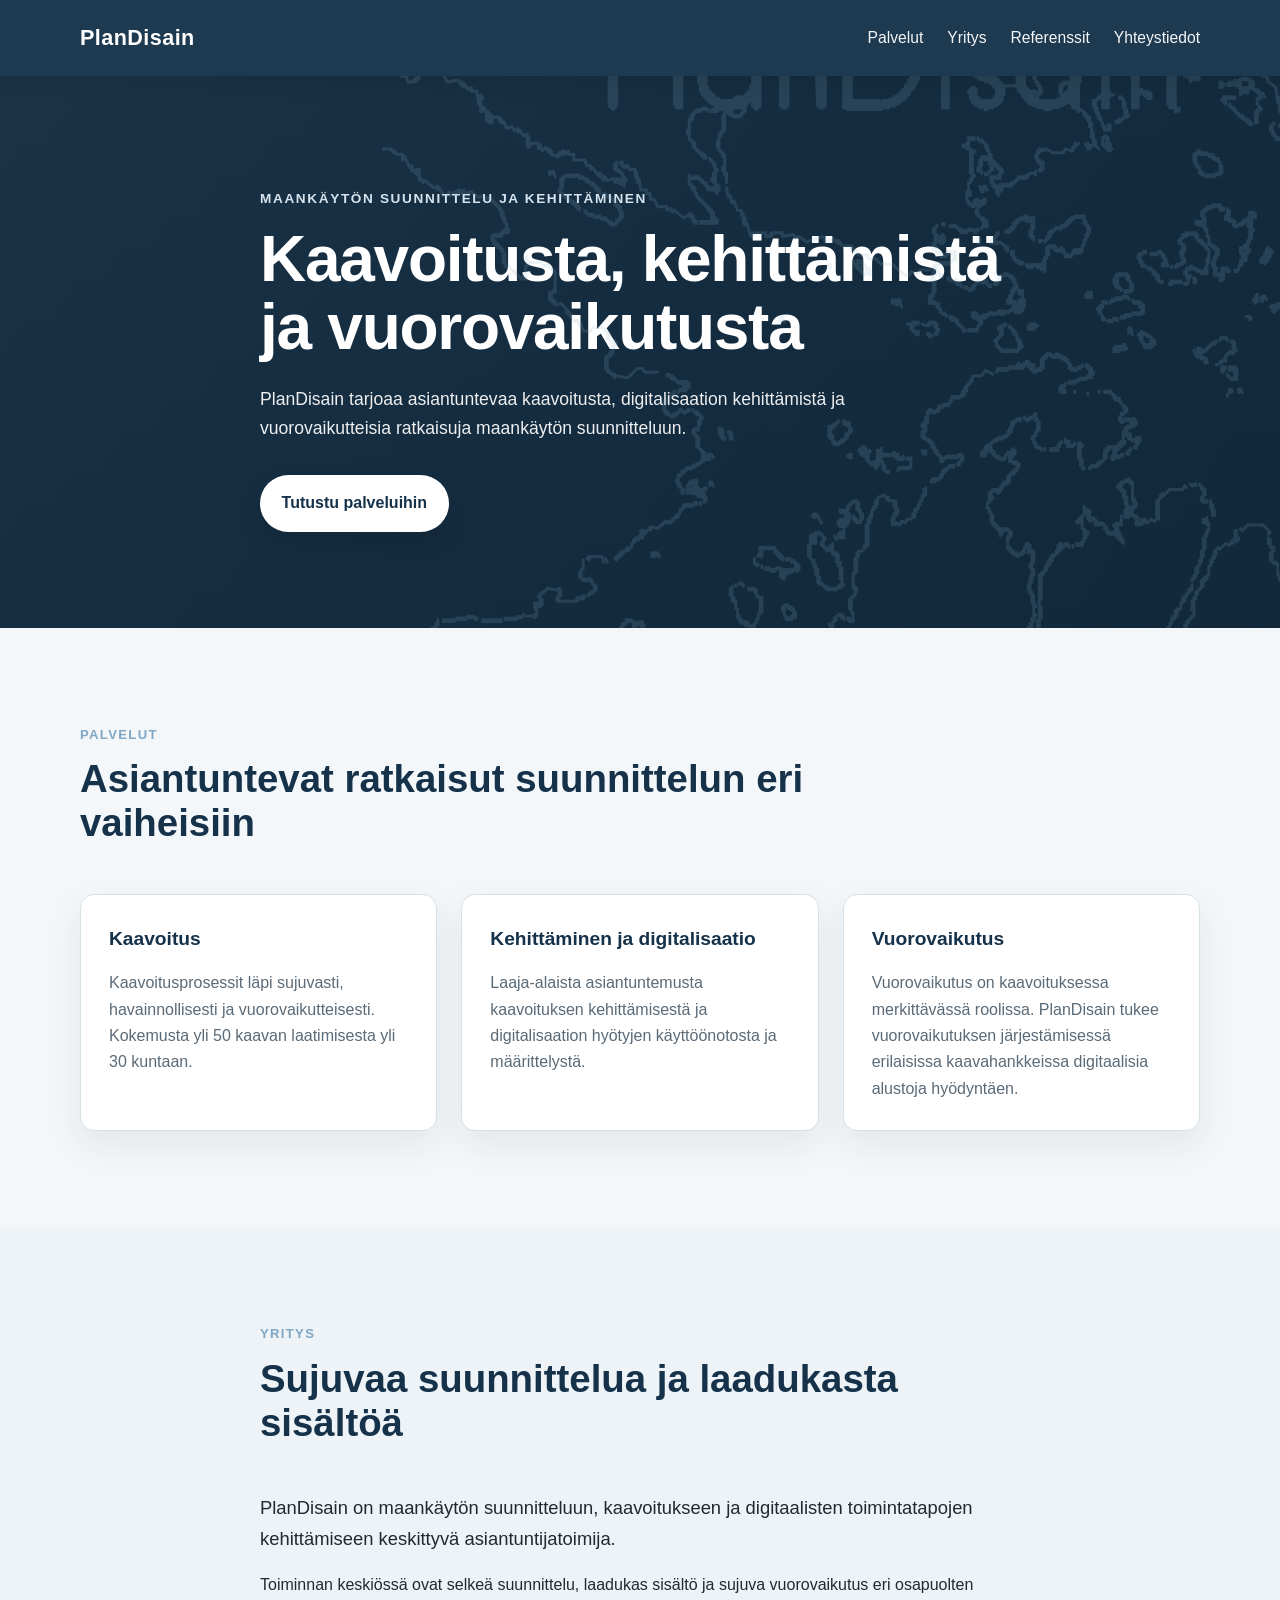
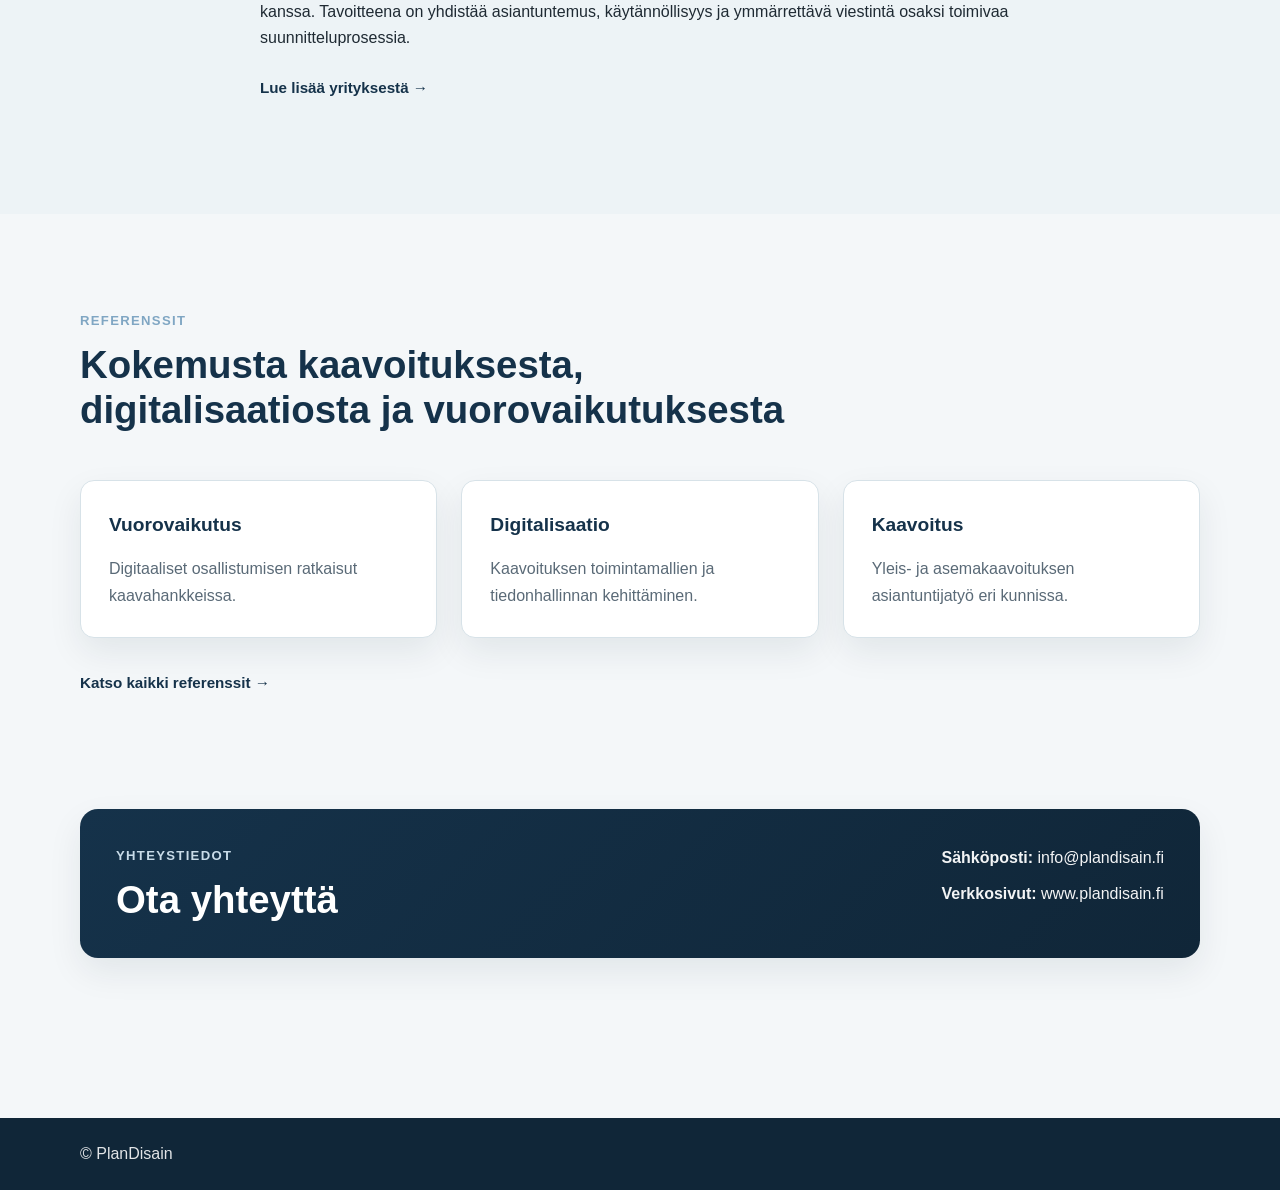
==== commit ce9445c2: "Tarkka vektorisoitu rantaviiva karttana hero-taustaksi Pikselitason jäljitys alkuperäisestä kuvasta:" ====
--- a/index.html
+++ b/index.html
@@ -13,10 +13,7 @@
 <body>
   <header class="site-header">
     <div class="container header-inner">
-      <a href="#top" class="logo">
-        <img src="logo.svg" alt="" class="logo-icon" aria-hidden="true">
-        PlanDisain
-      </a>
+      <a href="#top" class="logo">PlanDisain</a>
 
       <nav class="main-nav" aria-label="Päänavigaatio">
         <a href="#palvelut">Palvelut</a>
@@ -30,7 +27,7 @@
   <main id="top">
     <section class="hero">
       <div class="hero-map-deco" aria-hidden="true">
-        <img src="logo.svg" alt="">
+        <img src="map.svg" alt="">
       </div>
       <div class="container hero-content">
         <p class="eyebrow">Maankäytön suunnittelu ja kehittäminen</p>
--- a/style.css
+++ b/style.css
@@ -82,16 +82,6 @@
   font-size: 1.35rem;
   font-weight: 700;
   letter-spacing: 0.02em;
-  display: flex;
-  align-items: center;
-  gap: 0.6rem;
-}
-
-.logo-icon {
-  width: 38px;
-  height: 30px;
-  flex-shrink: 0;
-  opacity: 0.92;
 }
 
 .main-nav {
@@ -126,12 +116,12 @@
 
 .hero-map-deco {
   position: absolute;
-  right: -2%;
+  right: -8%;
   top: 50%;
   transform: translateY(-50%);
-  width: 42%;
-  max-width: 480px;
-  opacity: 0.13;
+  width: 80%;
+  max-width: 1000px;
+  opacity: 0.18;
   pointer-events: none;
   user-select: none;
 }
@@ -342,8 +332,8 @@
 }
 
 .page-hero .hero-map-deco {
-  opacity: 0.1;
-  width: 35%;
+  opacity: 0.14;
+  width: 70%;
 }
 
 .page-hero h1 {
